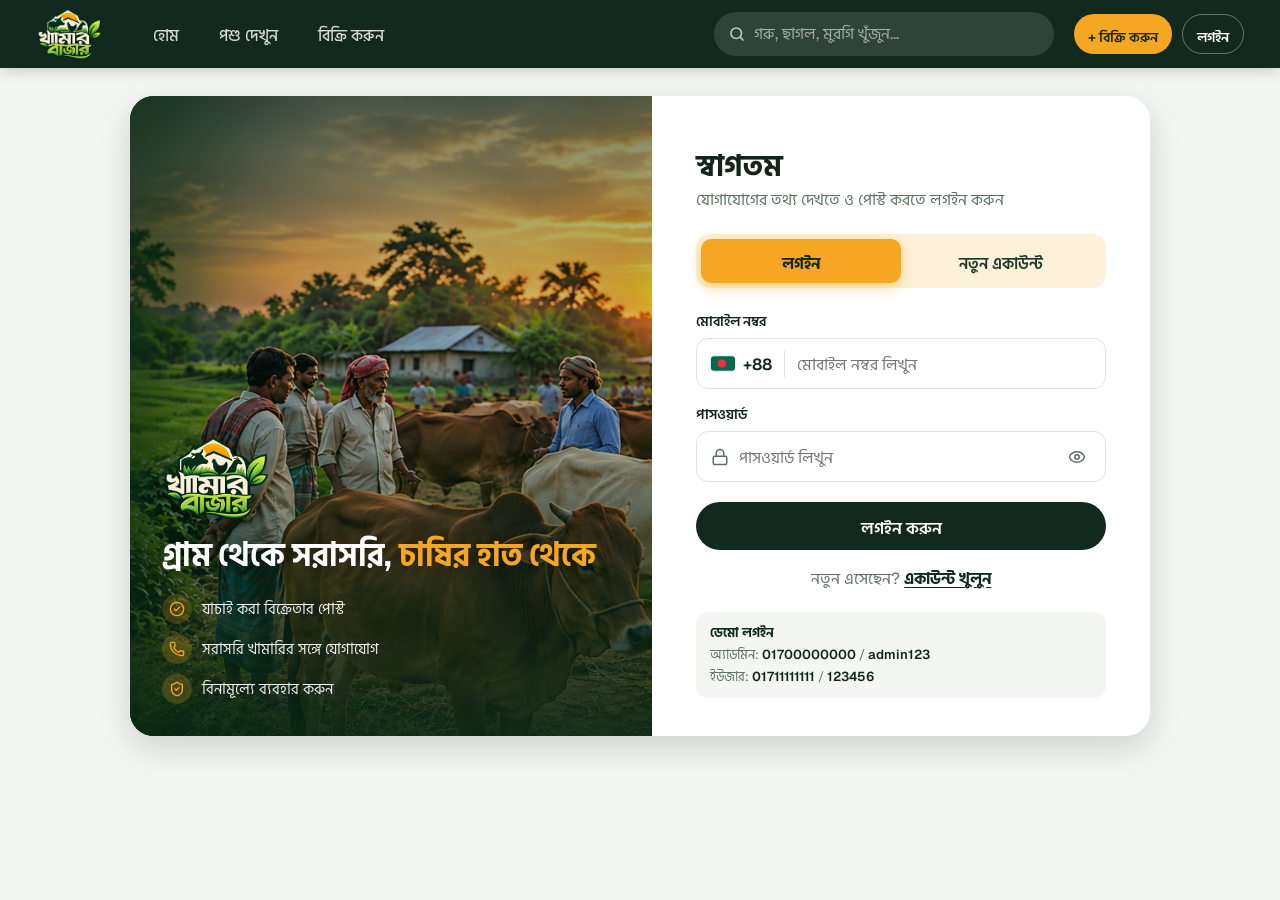
==== admin.html @ 0f97f1aa "Khamari Bazar: frontend (HTML, CSS, JS) Livestock marketplace frontend in Bangla: landing feed with " ====
<!doctype html>
<html lang="bn">
<head>
<meta charset="utf-8">
<meta name="viewport" content="width=device-width,initial-scale=1">
<title>অ্যাডমিন প্যানেল | খামারি বাজার</title>
<meta name="theme-color" content="#12291e">
<meta name="robots" content="noindex">
<link rel="icon" href="logo.png">
<link rel="preconnect" href="https://fonts.googleapis.com"><link rel="preconnect" href="https://fonts.gstatic.com" crossorigin>
<link href="https://fonts.googleapis.com/css2?family=Hind+Siliguri:wght@400;500;600;700&display=swap" rel="stylesheet">
<link href="https://fonts.googleapis.com/css2?family=Geist:wght@400;500;600;700&text=0123456789.,%25%2B:&display=swap" rel="stylesheet">
<link rel="stylesheet" href="css/style.css">
<link rel="stylesheet" href="css/admin.css">
</head>
<body class="adm">
<div id="app"></div>
<div class="modal" id="modal"><div class="box wide" id="mbox"></div></div>
<script src="js/icons.js"></script>
<script src="js/app.js"></script>
<script>
(() => {
  const { CATS, catOf, ic, esc, bn, money, ago, ph, posts, savePosts, users, me, toast, avatar, catPic } = KB;
  const $ = id => document.getElementById(id);
  const app = $('app'), u = me();

  // ---------- access gate ----------
  if (!u) { KB.requireLogin(); return; }
  if (u.role !== 'admin') {
    app.innerHTML = `<div class="wrap" style="padding-top:60px"><div class="empty-a"><i>${ic('lucide:ban')}</i><h3>শুধু অ্যাডমিনের জন্য</h3><p>এই পেজ দেখার অনুমতি আপনার নেই।</p><a class="btn btn-green" href="index.html" style="margin-top:14px">হোমে ফিরুন</a></div></div>`;
    return;
  }

  const saveUsers = l => KB.set('users', l);
  const TITLES = { dash: 'ড্যাশবোর্ড', posts: 'পোস্ট রিভিউ', users: 'ইউজার ম্যানেজমেন্ট', cats: 'ক্যাটাগরি' };
  let view = TITLES[location.hash.slice(1)] ? location.hash.slice(1) : 'dash';
  const ps = { tab: 'pending', q: '', cat: '' };
  const us = { q: '' };

  // ---------- shell ----------
  app.innerHTML = `
  <div class="adm-shell">
    <aside class="adm-side" id="aside">
      <div class="adm-brand"><img src="logo.png" alt="খামারি বাজার"><small>অ্যাডমিন প্যানেল</small></div>
      <nav class="adm-nav" id="anav"></nav>
      <div class="adm-foot">
        <div class="adm-me">${avatar(u)}<div><b>${esc(u.name)}</b><small>অ্যাডমিন</small></div></div>
        <a href="index.html">${ic('lucide:external-link')} সাইট দেখুন</a>
        <button id="alo">${ic('lucide:log-out')} লগআউট</button>
      </div>
    </aside>
    <div class="adm-bg" id="abg"></div>
    <div class="adm-main">
      <header class="adm-top"><button class="adm-menu" id="amenu" aria-label="মেনু">${ic('lucide:menu')}</button><h1 id="atitle"></h1></header>
      <div class="adm-body" id="view"></div>
    </div>
  </div>`;
  const side = on => { $('aside').classList.toggle('open', on); $('abg').classList.toggle('open', on); };
  $('amenu').onclick = () => side(true); $('abg').onclick = () => side(false);
  $('alo').onclick = KB.logout;

  function renderNav() {
    const pend = posts().filter(p => p.status === 'pending').length;
    const items = [['dash', 'lucide:layout-dashboard'], ['posts', 'lucide:newspaper'], ['users', 'lucide:users'], ['cats', 'lucide:tags']];
    $('anav').innerHTML = '<h6>মেনু</h6>' + items.map(([k, i]) =>
      `<button data-v="${k}" class="${k === view ? 'on' : ''}">${ic(i)} ${TITLES[k]}${k === 'posts' && pend ? `<span class="cnt">${bn(pend)}</span>` : ''}</button>`).join('');
  }
  $('anav').onclick = e => { const b = e.target.closest('[data-v]'); if (b) go(b.dataset.v); };
  function go(v) { view = v; location.hash = v; side(false); scrollTo(0, 0); render(); }

  function render() {
    renderNav(); $('atitle').textContent = TITLES[view];
    ({ dash: renderDash, posts: renderPosts, users: renderUsers, cats: renderCats })[view]();
    KB.enhanceSelects($('view'));
  }

  // ---------- shared ----------
  const seller = p => users().find(x => x.id === p.sellerId);
  const stBadge = s => s === 'approved' ? `<span class="badge ok">${ic('lucide:circle-check')} প্রকাশিত</span>` : s === 'pending' ? `<span class="badge wait">${ic('lucide:hourglass')} পেন্ডিং</span>` : `<span class="badge no">${ic('lucide:circle-x')} বাতিল</span>`;
  const setStatus = (id, status, reason = '') => savePosts(posts().map(p => p.id === id ? { ...p, status, reason } : p));

  // ---------- modal ----------
  const mbox = $('mbox');
  const openModal = html => { mbox.innerHTML = html; $('modal').classList.add('open'); KB.enhanceSelects(mbox); };
  const closeModal = () => $('modal').classList.remove('open');
  $('modal').onclick = e => { if (e.target === $('modal') || e.target.closest('[data-close]')) closeModal(); };
  document.addEventListener('keydown', e => { if (e.key === 'Escape') closeModal(); });

  // ---------- dashboard ----------
  function renderDash() {
    const all = posts(), us_ = users();
    const n = s => all.filter(p => p.status === s).length;
    const pend = all.filter(p => p.status === 'pending').sort((a, b) => b.createdAt - a.createdAt);
    const byCat = CATS.map(c => ({ c, n: all.filter(p => p.cat === c.id).length })).sort((a, b) => b.n - a.n).slice(0, 8);
    const mx = Math.max(1, ...byCat.map(x => x.n)), tot = Math.max(1, all.length);
    const kp = (i, v, l, hl = '') => `<div class="ak ${hl}"><i>${ic(i)}</i><div><b>${bn(v)}</b><span>${l}</span></div></div>`;
    $('view').innerHTML = `
      <div class="akpis">
        ${kp('lucide:hourglass', n('pending'), 'রিভিউর অপেক্ষায়', 'hl')}
        ${kp('lucide:circle-check', n('approved'), 'প্রকাশিত পোস্ট')}
        ${kp('lucide:newspaper', all.length, 'মোট পোস্ট')}
        ${kp('lucide:users', us_.length, 'মোট ইউজার')}
        ${kp('lucide:tags', CATS.length, 'ক্যাটাগরি')}
        ${kp('lucide:circle-x', n('rejected'), 'বাতিল পোস্ট')}
      </div>
      <div class="agrid">
        <div class="panel"><h3>${ic('lucide:trending-up')} ক্যাটাগরি অনুযায়ী পোস্ট</h3>
          ${byCat.map(x => `<div class="bar"><span>${ic(x.c.icon)} ${esc(x.c.name)}</span><div class="tr"><div class="fl" style="width:${x.n / mx * 100}%"></div></div><b>${bn(x.n)}</b></div>`).join('')}
        </div>
        <div class="panel"><h3>${ic('lucide:list-checks')} পোস্টের অবস্থা</h3>
          <div class="sbar"><i class="c-ok" style="width:${n('approved') / tot * 100}%"></i><i class="c-wait" style="width:${n('pending') / tot * 100}%"></i><i class="c-no" style="width:${n('rejected') / tot * 100}%"></i></div>
          <div class="leg"><div><i class="c-ok"></i>প্রকাশিত<b>${bn(n('approved'))}</b></div><div><i class="c-wait"></i>পেন্ডিং<b>${bn(n('pending'))}</b></div><div><i class="c-no"></i>বাতিল<b>${bn(n('rejected'))}</b></div></div>
        </div>
      </div>
      <div class="agrid">
        <div class="panel"><div class="panel-h"><h3>${ic('lucide:clock')} পেন্ডিং রিভিউ</h3><button class="btn btn-line btn-sm" data-v="posts">সব দেখুন</button></div>
          ${pend.length ? pend.slice(0, 5).map(p => `<div class="urow" style="grid-template-columns:minmax(0,1fr) auto;padding-left:0;padding-right:0">
            <div class="uwho"><div style="min-width:0"><b>${esc(p.title)}</b><small>${ic(catOf(p.cat).icon)} ${esc(p.breed)} · ${esc(p.district)} · ${ago(p.createdAt)}</small></div></div>
            <div class="acts-row"><button class="ib ok" data-a="ok" data-id="${p.id}" aria-label="অনুমোদন">${ic('lucide:check')}</button><button class="ib" data-a="no" data-id="${p.id}" aria-label="বাতিল">${ic('lucide:x')}</button></div></div>`).join('')
            : `<div class="empty-a" style="box-shadow:none;padding:24px"><i>${ic('lucide:circle-check')}</i>কোনো পেন্ডিং পোস্ট নেই</div>`}
        </div>
        <div class="panel"><div class="panel-h"><h3>${ic('lucide:user-plus')} সর্বশেষ ইউজার</h3><button class="btn btn-line btn-sm" data-v="users">সব দেখুন</button></div>
          ${us_.slice(-5).reverse().map(x => `<div class="urow" style="grid-template-columns:minmax(0,1fr);padding-left:0;padding-right:0"><div class="uwho">${avatar(x)}<div><b>${esc(x.name)}</b><small>${bn(x.phone)}</small></div></div></div>`).join('')}
        </div>
      </div>`;
  }

  // ---------- posts ----------
  function renderPosts() {
    const all = posts(), n = s => s === 'all' ? all.length : all.filter(p => p.status === s).length;
    const tabs = [['pending', 'পেন্ডিং'], ['approved', 'প্রকাশিত'], ['rejected', 'বাতিল'], ['all', 'সব']];
    $('view').innerHTML = `
      <div class="tbar"><div class="ptabs" id="ptabs">${tabs.map(([k, t]) => `<button data-t="${k}" class="${k === ps.tab ? 'on' : ''}">${t}<em>${bn(n(k))}</em></button>`).join('')}</div></div>
      <div class="tbar">
        <div class="sbox">${ic('lucide:search')}<input id="pq" type="search" placeholder="পোস্ট, জাত বা এলাকা খুঁজুন" value="${esc(ps.q)}"></div>
        <select id="pc" aria-label="ক্যাটাগরি"><option value="" data-img="img/category/web/all.webp">সব ক্যাটাগরি</option>${CATS.map(c => `<option value="${c.id}"${c.img ? ` data-img="${esc(c.img)}"` : ''}>${esc(c.name)}</option>`).join('')}</select>
      </div>
      <div id="plist"></div>`;
    $('pc').value = ps.cat;
    $('ptabs').onclick = e => { const b = e.target.closest('[data-t]'); if (b) { ps.tab = b.dataset.t; render(); } };
    $('pq').oninput = e => { ps.q = e.target.value.trim(); drawPosts(); };
    $('pc').onchange = e => { ps.cat = e.target.value; drawPosts(); };
    drawPosts();
  }
  function drawPosts() {
    const list = posts().filter(p => (ps.tab === 'all' || p.status === ps.tab) && (!ps.cat || p.cat === ps.cat) &&
      (!ps.q || [p.title, p.breed, p.district, p.address, seller(p)?.name].join(' ').includes(ps.q))).sort((a, b) => b.createdAt - a.createdAt);
    $('plist').innerHTML = list.length ? list.map(p => {
      const s = seller(p), c = catOf(p.cat);
      return `<div class="prow"><img src="${p.images[0] || ph(c.icon)}" alt="" loading="lazy">
        <div style="min-width:0">${stBadge(p.status)}<h4>${esc(p.title)}</h4>
          <p><span>${ic(c.icon)} ${esc(c.name)} · ${esc(p.breed)}</span><span>${bn(p.count)}টি · মোট ${bn(p.total)} কেজি</span><span><b>${money(p.price)}</b></span></p>
          <p><span>${ic('lucide:map-pin')} ${esc(p.district)}</span><span>${ic('lucide:user')} ${esc(s?.name || '-')} · ${bn(p.phone)}</span><span>${ago(p.createdAt)}</span></p>
          ${p.reason ? `<p class="why">কারণ: ${esc(p.reason)}</p>` : ''}</div>
        <div class="acts-row">
          <a class="ib" href="post.html?id=${p.id}" target="_blank" rel="noopener" aria-label="দেখুন">${ic('lucide:eye')}</a>
          ${p.status !== 'approved' ? `<button class="ib ok" data-a="ok" data-id="${p.id}" aria-label="অনুমোদন">${ic('lucide:check')}</button>` : ''}
          ${p.status !== 'rejected' ? `<button class="ib" data-a="no" data-id="${p.id}" aria-label="বাতিল">${ic('lucide:x')}</button>` : ''}
          <button class="ib" data-a="del" data-id="${p.id}" aria-label="মুছুন">${ic('lucide:trash')}</button></div></div>`;
    }).join('') : `<div class="empty-a"><i>${ic('lucide:inbox')}</i>কোনো পোস্ট পাওয়া যায়নি</div>`;
  }

  // ---------- users ----------
  function renderUsers() {
    $('view').innerHTML = `
      <div class="tbar"><div class="sbox">${ic('lucide:search')}<input id="uq" type="search" placeholder="নাম বা মোবাইল নম্বর খুঁজুন" value="${esc(us.q)}"></div>
        <span class="grow"></span><button class="btn btn-amber" id="uadd">${ic('lucide:user-plus')} নতুন ইউজার</button></div>
      <div class="ulist"><div class="urow hd"><span>ইউজার</span><span>ভূমিকা</span><span>পোস্ট</span><span>অবস্থা</span><span>অ্যাকশন</span></div><div id="ul"></div></div>`;
    $('uq').oninput = e => { us.q = e.target.value.trim(); drawUsers(); };
    $('uadd').onclick = () => userModal();
    drawUsers();
  }
  function drawUsers() {
    const all = posts();
    const list = users().filter(x => !us.q || (x.name + ' ' + x.phone).includes(us.q));
    $('ul').innerHTML = list.length ? list.map(x => {
      const self = x.id === u.id, cnt = all.filter(p => p.sellerId === x.id).length;
      const role = x.role === 'admin' ? '<span class="badge dark">অ্যাডমিন</span>' : '<span class="badge soft">ইউজার</span>';
      const st = x.blocked ? '<span class="badge off">বন্ধ</span>' : '<span class="badge ok">সক্রিয়</span>';
      return `<div class="urow"><div class="uwho">${avatar(x)}<div style="min-width:0"><b>${esc(x.name)}${self ? ' (আপনি)' : ''}</b><small>${bn(x.phone)}</small></div></div>
        <span class="u-role">${role}</span><span class="u-posts">${bn(cnt)}টি</span><span class="u-st">${st}</span>
        <div class="acts-row">
          <button class="ib" data-u="role" data-id="${x.id}" ${self ? 'disabled' : ''} aria-label="ভূমিকা বদলান" title="${x.role === 'admin' ? 'অ্যাডমিন সরান' : 'অ্যাডমিন বানান'}">${ic('lucide:user-cog')}</button>
          <button class="ib" data-u="block" data-id="${x.id}" ${self ? 'disabled' : ''} aria-label="বন্ধ বা চালু" title="${x.blocked ? 'চালু করুন' : 'বন্ধ করুন'}">${ic(x.blocked ? 'lucide:user-check' : 'lucide:user-x')}</button>
          <button class="ib" data-u="del" data-id="${x.id}" ${self ? 'disabled' : ''} aria-label="মুছুন">${ic('lucide:trash')}</button></div>
        <div class="u-meta acts-row">${role}${st}<span class="badge soft">${bn(cnt)}টি পোস্ট</span></div></div>`;
    }).join('') : '<div class="empty-a" style="box-shadow:none">কোনো ইউজার পাওয়া যায়নি</div>';
  }
  function userModal() {
    openModal(`<h3>নতুন ইউজার</h3>
      <div class="field" id="ufn"><label>নাম</label><input id="un" placeholder="ইউজারের নাম লিখুন"><span class="err">নাম লিখুন</span></div>
      <div class="field" id="ufp"><label>মোবাইল নম্বর</label><div class="lg-in"><span class="lg-cc"><svg class="flag-bd" viewBox="0 0 30 18" width="24" height="15" aria-hidden="true"><rect width="30" height="18" rx="2.5" fill="#006a4e"/><circle cx="13.5" cy="9" r="5.4" fill="#f42a41"/></svg><b>+88</b></span><input id="up" inputmode="numeric" maxlength="11" placeholder="মোবাইল নম্বর লিখুন"></div><span class="err">সঠিক 11 ডিজিটের নম্বর দিন</span></div>
      <div class="field" id="ufw"><label>পাসওয়ার্ড</label><input id="uw" type="text" placeholder="পাসওয়ার্ড লিখুন"><span class="err">কমপক্ষে 6 অক্ষর দিন</span></div>
      <div class="field"><label>ভূমিকা</label><select id="ur" aria-label="ভূমিকা"><option value="user">ইউজার</option><option value="admin">অ্যাডমিন</option></select></div>
      <div class="mact"><button class="btn btn-line" data-close>বাতিল</button><button class="btn btn-green" id="usave">যোগ করুন</button></div>`);
    $('usave').onclick = () => {
      ['ufn', 'ufp', 'ufw'].forEach(i => $(i).classList.remove('bad'));
      const name = $('un').value.trim(), phone = $('up').value.trim(), pass = $('uw').value; let ok = true;
      if (name.length < 2) { $('ufn').classList.add('bad'); ok = false; }
      if (!/^01[3-9]\d{8}$/.test(phone)) { $('ufp').classList.add('bad'); ok = false; }
      else if (users().some(x => x.phone === phone)) { $('ufp').classList.add('bad'); $('ufp').querySelector('.err').textContent = 'এই নম্বরে আগেই একাউন্ট আছে'; ok = false; }
      if (pass.length < 6) { $('ufw').classList.add('bad'); ok = false; }
      if (!ok) return;
      saveUsers([...users(), { id: Date.now(), name, phone, pass, role: $('ur').value }]);
      closeModal(); toast('ইউজার যোগ হয়েছে'); render();
    };
  }

  // ---------- categories ----------
  const ICONS_PICK = ['game-icons:chicken','game-icons:cow','game-icons:goat','game-icons:sheep','game-icons:buffalo-head','game-icons:duck','game-icons:goose','game-icons:swan','game-icons:dove','game-icons:rooster','fa6-solid:kiwi-bird','game-icons:ostrich','fa6-solid:fish','game-icons:shrimp','game-icons:rabbit','fa6-solid:horse','game-icons:camel','game-icons:deer','game-icons:pig','game-icons:bee','game-icons:turtle','lucide:wheat','lucide:paw-print'];
  function renderCats() {
    const all = posts();
    $('view').innerHTML = `<div class="tbar"><span class="hint">ক্রম অনুযায়ী প্রথম 10টি হোম পেজের স্লাইডারে দেখা যায়।</span></div>
      <div class="ccards">${CATS.map((c, i) => {
        const cnt = all.filter(p => p.cat === c.id).length, br = c.breeds || [];
        return `<div class="ccard"><div class="ccard-h"><span class="cic">${catPic(c)}</span><div><b>${esc(c.name)}</b><small>${bn(cnt)}টি পোস্ট · ${bn(br.length)}টি জাত</small></div></div>
          <div class="chips2">${br.slice(0, 6).map(b => `<span>${esc(b)}</span>`).join('')}${br.length > 6 ? `<span>+${bn(br.length - 6)}</span>` : ''}</div>
          <div class="acts-row"><button class="ib" data-c="up" data-i="${i}" ${i === 0 ? 'disabled' : ''} aria-label="উপরে">${ic('lucide:arrow-up')}</button>
            <button class="ib" data-c="down" data-i="${i}" ${i === CATS.length - 1 ? 'disabled' : ''} aria-label="নিচে">${ic('lucide:arrow-down')}</button>
            <button class="ib" data-c="edit" data-i="${i}" aria-label="এডিট">${ic('lucide:pencil')}</button>
            <button class="ib" data-c="del" data-i="${i}" aria-label="মুছুন">${ic('lucide:trash')}</button></div></div>`;
      }).join('')}
        <div class="ccard cadd" data-c="add">${ic('lucide:plus')}<span>নতুন ক্যাটাগরি</span></div></div>`;
  }
  function catModal(idx) {
    const c = idx == null ? { name: '', icon: ICONS_PICK[0], breeds: [] } : CATS[idx];
    let icon = c.icon, img = c.img || '';
    openModal(`<h3>${idx == null ? 'নতুন ক্যাটাগরি' : 'ক্যাটাগরি এডিট'}</h3>
      <div class="field" id="cfn"><label>নাম</label><input id="cn" placeholder="ক্যাটাগরির নাম লিখুন" value="${esc(c.name)}"><span class="err">নাম লিখুন</span></div>
      <div class="field"><label>আইকন</label><div class="icopick" id="icp">${ICONS_PICK.map(k => `<button type="button" data-k="${k}" class="${k === icon ? 'on' : ''}">${ic(k)}</button>`).join('')}</div></div>
      <div class="field"><label>ক্যাটাগরির ছবি</label><div class="cimg"><span class="cic" id="cimgp">${img ? `<img class="cpic" src="${esc(img)}" alt="">` : ic(icon)}</span>
        <label class="btn btn-line btn-sm" for="cimg">${ic('lucide:images')} ছবি বাছাই করুন</label><input type="file" id="cimg" accept="image/*" class="hide"></div><span class="hint">ছবি না দিলে উপরের আইকন ব্যবহার হবে।</span></div>
      <div class="field"><label>জাত / প্রকার</label><textarea id="cb" style="min-height:130px" placeholder="প্রতি লাইনে একটি জাতের নাম লিখুন">${esc((c.breeds || []).join('\n'))}</textarea><span class="hint">প্রতি লাইনে বা কমা দিয়ে আলাদা করে লিখুন।</span></div>
      <div class="mact"><button class="btn btn-line" data-close>বাতিল</button><button class="btn btn-green" id="csave">সেভ করুন</button></div>`);
    $('icp').onclick = e => { const b = e.target.closest('[data-k]'); if (!b) return; icon = b.dataset.k; $('icp').querySelectorAll('button').forEach(x => x.classList.toggle('on', x === b)); };
    $('cimg').onchange = async e => { const f = e.target.files[0]; if (!f) return; img = await KB.shrink(f); $('cimgp').innerHTML = `<img class="cpic" src="${img}" alt="">`; };
    $('csave').onclick = () => {
      const name = $('cn').value.trim();
      $('cfn').classList.remove('bad'); if (!name) { $('cfn').classList.add('bad'); return; }
      const breeds = [...new Set($('cb').value.split(/[\n,]/).map(x => x.trim()).filter(Boolean))];
      const list = CATS.map(x => ({ ...x }));
      if (idx == null) list.push({ id: 'c' + Date.now().toString(36), name, icon, breeds, img });
      else {
        const old = list[idx], same = JSON.stringify(old.breeds) === JSON.stringify(breeds);
        list[idx] = { ...old, name, icon, breeds, img };
        if (!same) delete list[idx].groups;
      }
      KB.saveCats(list); closeModal(); toast('ক্যাটাগরি সেভ হয়েছে'); render();
    };
  }

  // ---------- actions (event delegation) ----------
  document.addEventListener('click', e => {
    const v = e.target.closest('[data-v]'); if (v && !v.closest('#anav')) { go(v.dataset.v); return; }
    const a = e.target.closest('[data-a]');
    if (a) {
      const id = +a.dataset.id, act = a.dataset.a;
      if (act === 'ok') { setStatus(id, 'approved'); toast('পোস্ট অনুমোদিত হয়েছে'); render(); }
      else if (act === 'del') { if (confirm('পোস্টটি স্থায়ীভাবে মুছবেন?')) { savePosts(posts().filter(p => p.id !== id)); toast('পোস্ট মুছে ফেলা হয়েছে'); render(); } }
      else if (act === 'no') {
        openModal(`<h3>বাতিলের কারণ</h3><div class="field"><textarea id="rs" style="min-height:96px" placeholder="যেমন: ছবি অস্পষ্ট, তথ্য অসম্পূর্ণ"></textarea></div>
          <div class="mact"><button class="btn btn-line" data-close>ফিরে যান</button><button class="btn btn-green" id="rok">বাতিল করুন</button></div>`);
        $('rok').onclick = () => { setStatus(id, 'rejected', $('rs').value.trim()); closeModal(); toast('পোস্ট বাতিল করা হয়েছে'); render(); };
      }
      return;
    }
    const x = e.target.closest('[data-u]');
    if (x) {
      const id = +x.dataset.id, t = x.dataset.u, list = users();
      if (t === 'role') { saveUsers(list.map(y => y.id === id ? { ...y, role: y.role === 'admin' ? 'user' : 'admin' } : y)); toast('ভূমিকা বদলানো হয়েছে'); }
      else if (t === 'block') { saveUsers(list.map(y => y.id === id ? { ...y, blocked: !y.blocked } : y)); toast('ইউজারের অবস্থা বদলানো হয়েছে'); }
      else if (t === 'del') {
        if (!confirm('ইউজার ও তার সব পোস্ট স্থায়ীভাবে মুছে যাবে। চালিয়ে যাবেন?')) return;
        saveUsers(list.filter(y => y.id !== id)); savePosts(posts().filter(p => p.sellerId !== id)); toast('ইউজার মুছে ফেলা হয়েছে');
      }
      render(); return;
    }
    const c = e.target.closest('[data-c]');
    if (c) {
      const t = c.dataset.c, i = +c.dataset.i;
      if (t === 'add') return catModal();
      if (t === 'edit') return catModal(i);
      const list = CATS.map(y => ({ ...y }));
      if (t === 'up' || t === 'down') { const j = t === 'up' ? i - 1 : i + 1; [list[i], list[j]] = [list[j], list[i]]; KB.saveCats(list); render(); }
      else if (t === 'del') {
        const used = posts().filter(p => p.cat === list[i].id).length;
        if (used) return toast(`এই ক্যাটাগরিতে ${bn(used)}টি পোস্ট আছে, আগে সেগুলো সরান`);
        if (list.length <= 1) return toast('অন্তত একটি ক্যাটাগরি থাকতে হবে');
        if (confirm(`"${list[i].name}" ক্যাটাগরি মুছবেন?`)) { list.splice(i, 1); KB.saveCats(list); toast('ক্যাটাগরি মুছে ফেলা হয়েছে'); render(); }
      }
    }
  });

  KB.hydrate();
  render();
})();
</script>
</body>
</html>
---- css/style.css ----
/* খামারি বাজার - ব্র্যান্ড: গাঢ় সবুজ, সাদা, অ্যাম্বার */
:root{
  --green:#12291e;
  --green-2:#1b3a2a;
  --green-3:#2a5640;
  --amber:#f5a623;
  --amber-d:#dd9112;
  --white:#fff;
  --bg:#f3f6f3;
  --line:#dde5df;
  --text:#14231b;
  --muted:#5f7066;
  --r:14px;
  --shadow:0 2px 10px rgba(18,41,30,.07);
  --shadow-lg:0 12px 32px rgba(18,41,30,.16);
}
*{box-sizing:border-box;margin:0;padding:0}
html{scroll-behavior:smooth;-webkit-text-size-adjust:100%}
body{font-family:'Geist','Hind Siliguri','Noto Sans Bengali',system-ui,sans-serif;background:var(--bg);color:var(--text);line-height:1.6;font-size:16px;padding-bottom:0}
img{max-width:100%;display:block}
a{color:inherit;text-decoration:none}
button,input,select,textarea{font:inherit;color:inherit}
button{cursor:pointer;border:0;background:none}
.wrap{max-width:1240px;margin:0 auto;padding:0 16px}
.hide{display:none!important}

/* ===== Buttons ===== */
.btn{display:inline-flex;align-items:center;justify-content:center;gap:8px;padding:10px 20px;border-radius:999px;font-weight:600;transition:.18s;white-space:nowrap}
.btn-amber{background:var(--amber);color:var(--green)}
.btn-amber:hover{background:var(--amber-d);transform:translateY(-1px)}
.btn-green{background:var(--green);color:#fff}
.btn-green:hover{background:var(--green-3)}
.btn-ghost{border:1.5px solid rgba(255,255,255,.35);color:#fff}
.btn-ghost:hover{background:rgba(255,255,255,.12)}
.btn-line{border:1.5px solid var(--line);background:#fff}
.btn-line:hover{border-color:var(--green-3)}
.btn-danger{background:#fff;border:1.5px solid var(--green);color:var(--green)}
.btn-sm{padding:6px 14px;font-size:14px}
.btn-block{width:100%}

/* ===== Navbar ===== */
.nav{position:sticky;top:0;z-index:50;background:var(--green);color:#fff;box-shadow:0 2px 14px rgba(0,0,0,.2)}
.nav-in{display:flex;align-items:center;gap:20px;height:68px}
.brand{display:flex;align-items:center;gap:10px;flex-shrink:0}
.brand img{width:46px;height:46px;border-radius:50%}
.brand b{font-size:21px;line-height:1.1;font-weight:700}
.brand small{display:block;font-size:11px;letter-spacing:2px;color:var(--amber);font-weight:600}
.nav-links{display:flex;gap:4px;margin-left:12px}
.nav-links a{padding:8px 16px;border-radius:999px;font-weight:500;color:rgba(255,255,255,.82);transition:.15s}
.nav-links a:hover{background:rgba(255,255,255,.1);color:#fff}
.nav-links a.on{background:rgba(245,166,35,.16);color:var(--amber)}
.nav-search{flex:1;max-width:340px;position:relative;margin-left:auto}
.nav-search input{width:100%;padding:9px 16px 9px 40px;border-radius:999px;border:0;background:rgba(255,255,255,.12);color:#fff;outline:0}
.nav-search input::placeholder{color:rgba(255,255,255,.55)}
.nav-search input:focus{background:#fff;color:var(--text)}
.nav-search svg{position:absolute;left:14px;top:50%;transform:translateY(-50%);opacity:.7}
.nav-actions{display:flex;align-items:center;gap:10px}
.user-btn{display:flex;align-items:center;gap:8px;padding:4px 12px 4px 4px;border-radius:999px;background:rgba(255,255,255,.1)}
.avatar{width:34px;height:34px;border-radius:50%;background:var(--amber);color:var(--green);display:grid;place-items:center;font-weight:700}
.menu{position:relative}
.menu-pop{position:absolute;right:0;top:calc(100% + 8px);min-width:200px;background:#fff;color:var(--text);border-radius:var(--r);box-shadow:var(--shadow-lg);padding:6px;display:none}
.menu.open .menu-pop{display:block}
.menu-pop a,.menu-pop button{display:block;width:100%;text-align:left;padding:10px 14px;border-radius:10px}
.menu-pop a:hover,.menu-pop button:hover{background:var(--bg)}
.burger{display:none;width:42px;height:42px;border-radius:50%;color:#fff;place-items:center}

/* mobile bottom tab */
.tabbar{display:none;position:fixed;bottom:0;left:0;right:0;z-index:50;background:#fff;border-top:1px solid var(--line);padding:6px 4px calc(6px + env(safe-area-inset-bottom));justify-content:space-around}
.tabbar a{display:flex;flex-direction:column;align-items:center;gap:1px;font-size:12px;color:var(--muted);flex:1;padding:2px}
.tabbar a.on{color:var(--green);font-weight:700}
.tabbar a.on svg{color:var(--amber-d)}
.tabbar a.plus{flex:0 0 52px;width:52px;height:52px;padding:0;border-radius:50%;background:var(--amber);color:var(--green);display:grid;place-items:center;margin-top:-22px;box-shadow:0 6px 16px rgba(245,166,35,.5)}

/* ===== Hero ===== */
.hero{position:relative;background:radial-gradient(1200px 500px at 85% 0%,var(--green-3) 0%,transparent 60%),linear-gradient(135deg,var(--green) 0%,var(--green-2) 100%);color:#fff;overflow:hidden;isolation:isolate}
.hero-leaf{position:absolute;right:-60px;bottom:-80px;width:520px;opacity:.07;z-index:-1}
.hero-in{display:grid;grid-template-columns:1.15fr .85fr;gap:30px;align-items:center;padding:64px 16px 56px}
.hero h1{font-size:clamp(30px,4.6vw,54px);line-height:1.25;font-weight:700}
.hero h1 span{color:var(--amber)}
.hero p.lead{margin:14px 0 26px;font-size:clamp(15px,1.6vw,18px);color:rgba(255,255,255,.82);max-width:540px}
.hero-search{display:flex;background:#fff;border-radius:999px;padding:6px;max-width:600px;box-shadow:0 10px 30px rgba(0,0,0,.28);border:3px solid rgba(255,255,255,.2)}
.hero-search .f{flex:1;display:flex;align-items:center;gap:8px;padding:0 14px;color:var(--text);min-width:0}
.hero-search input,.hero-search select{border:0;outline:0;background:transparent;width:100%;color:var(--text);min-width:0}
.hero-search select{max-width:150px;border-left:1px solid var(--line);padding-left:12px;cursor:pointer}
.hero-search .f svg{color:var(--muted);flex-shrink:0}
.hero-search .btn{padding:10px 24px}
.chips{display:flex;flex-wrap:wrap;gap:8px;margin-top:18px}
.chip{padding:6px 14px;border-radius:999px;background:rgba(255,255,255,.1);border:1px solid rgba(255,255,255,.18);font-size:14px;transition:.15s}
.chip:hover{background:var(--amber);color:var(--green);border-color:var(--amber)}
.hero-cta{display:flex;gap:12px;margin-top:24px;flex-wrap:wrap}
.hero-stats{display:grid;grid-template-columns:1fr 1fr;gap:14px}
.stat{background:rgba(255,255,255,.08);border:1px solid rgba(255,255,255,.16);backdrop-filter:blur(6px);border-radius:var(--r);padding:18px}
.stat b{display:block;font-size:30px;color:var(--amber);line-height:1.2}
.stat span{font-size:14px;color:rgba(255,255,255,.8)}
.stat.wide{grid-column:span 2;display:flex;align-items:center;gap:14px}
.stat.wide i{font-style:normal;font-size:34px}
.stat.wide span{font-size:15px;color:#fff}

/* ===== Category strip ===== */
.cats{display:flex;gap:10px;overflow-x:auto;padding:18px 16px;scrollbar-width:none}
.cats::-webkit-scrollbar{display:none}
.cat.all{background:var(--amber);color:var(--green);font-weight:700}
.cat.all i{font-style:normal}
.sheet{align-items:center}
.sheet .box{max-width:520px;max-height:86vh;overflow-y:auto}
.sheet-h{display:flex;justify-content:space-between;align-items:center;margin-bottom:14px}
.sheet-h button{width:34px;height:34px;border-radius:50%;background:var(--bg)}
.all-grid{display:grid;grid-template-columns:repeat(4,1fr);gap:10px}
.all-grid .cat{width:auto;box-shadow:none;background:var(--bg)}
.all-grid .cat.on{background:var(--green)}
@media(max-width:860px){.sheet{align-items:flex-end;padding:0}.sheet .box{border-radius:24px 24px 0 0;max-width:none;animation:rise .28s}.all-grid{grid-template-columns:repeat(3,1fr)}}
@keyframes rise{from{transform:translateY(100%)}}
.cat{flex:0 0 auto;display:flex;flex-direction:column;align-items:center;justify-content:center;gap:4px;width:92px;height:92px;padding:8px 4px;white-space:nowrap;border-radius:var(--r);background:#fff;border:1.5px solid transparent;box-shadow:var(--shadow);transition:.15s;font-size:14px;font-weight:500}
.cat i{font-style:normal;font-size:28px;line-height:1}
.cat:hover{transform:translateY(-2px)}
.cat.on{background:var(--green);color:#fff;border-color:var(--amber)}

/* ===== Layout ===== */
.layout{display:grid;grid-template-columns:260px minmax(0,1fr) 280px;gap:20px;align-items:start;padding-bottom:30px}
.side{position:sticky;top:84px;display:flex;flex-direction:column;gap:16px}
.card{background:#fff;border-radius:var(--r);box-shadow:var(--shadow);padding:18px}
.card h3{font-size:17px;margin-bottom:12px}
.field{display:flex;flex-direction:column;gap:5px;margin-bottom:14px}
.field label{font-size:14px;font-weight:600}
.field label em{color:var(--amber-d);font-style:normal}
.input,.field input,.field select,.field textarea{width:100%;padding:11px 14px;border:1.5px solid var(--line);border-radius:12px;background:#fff;outline:0;transition:.15s}
.field textarea{min-height:120px;resize:vertical}
.input:focus,.field input:focus,.field select:focus,.field textarea:focus{border-color:var(--green-3);box-shadow:0 0 0 3px rgba(42,86,64,.15)}
.hint{font-size:13px;color:var(--muted)}
.err{font-size:13px;color:#b3261e;display:none}
.field.bad .err{display:block}.field.bad input,.field.bad select,.field.bad textarea{border-color:#b3261e}

.cta-card{background:linear-gradient(135deg,var(--green),var(--green-3));color:#fff}
.cta-card p{font-size:14px;color:rgba(255,255,255,.82);margin-bottom:14px}
.tips li{list-style:none;padding:8px 0 8px 26px;position:relative;font-size:14px;border-bottom:1px dashed var(--line)}
.tips li:last-child{border:0}
.tips li::before{content:"";position:absolute;left:0;top:14px;width:15px;height:15px;background:var(--amber-d);-webkit-mask:var(--chk) center/contain no-repeat;mask:var(--chk) center/contain no-repeat}

/* ===== Feed post card (social style) ===== */
.feed-head{display:flex;justify-content:space-between;align-items:center;margin-bottom:14px;gap:10px;flex-wrap:wrap}
.feed-head h2{font-size:22px}
.sort{padding:8px 14px;border-radius:999px;border:1.5px solid var(--line);background:#fff}
.post{background:#fff;border-radius:var(--r);box-shadow:var(--shadow);margin-bottom:18px;overflow:hidden;animation:up .35s both}
@keyframes up{from{opacity:0;transform:translateY(10px)}to{opacity:1;transform:none}}
.post-top{display:flex;align-items:center;gap:12px;padding:14px 16px}
.post-top .avatar{width:42px;height:42px;background:var(--green);color:var(--amber)}
.post-top b{display:block;line-height:1.3}
.post-top small{color:var(--muted)}
.badge{margin-left:auto;font-size:12px;padding:3px 10px;border-radius:999px;background:var(--bg);font-weight:600}
.badge.ok{background:var(--green);color:var(--amber)}
.badge.wait{background:var(--amber);color:var(--green)}
.badge.no{background:#fff;border:1.5px solid var(--green);color:var(--green)}
.post-title{padding:0 16px 10px;font-size:19px;font-weight:700;line-height:1.4}
.post-title a:hover{color:var(--green-3)}
.gal{display:grid;gap:3px;background:#000}
.gal img{width:100%;height:100%;object-fit:cover;background:var(--green-2)}
.gal.n1{grid-template-columns:1fr;aspect-ratio:16/10}
.gal.n2{grid-template-columns:1fr 1fr;aspect-ratio:16/9}
.gal.n3{grid-template-columns:2fr 1fr;grid-template-rows:1fr 1fr;aspect-ratio:16/9}
.gal.n3 img:first-child{grid-row:span 2}
.gal>*{min-height:0;min-width:0}
.gal .more img{width:100%;height:100%;object-fit:cover}
.gal .more{position:relative}
.gal .more::after{content:attr(data-more);position:absolute;inset:0;background:rgba(18,41,30,.65);color:#fff;display:grid;place-items:center;font-size:26px;font-weight:700}
.tags{display:flex;flex-wrap:wrap;gap:8px;padding:12px 16px 0}
.tag{font-size:13px;padding:4px 12px;border-radius:999px;background:var(--bg);color:var(--green-2);font-weight:500}
.tag.hl{background:var(--green);color:#fff}
.post-foot{display:flex;align-items:center;justify-content:space-between;gap:12px;padding:14px 16px 16px;flex-wrap:wrap}
.price{font-size:24px;font-weight:700;color:var(--green)}
.price small{font-size:13px;color:var(--muted);font-weight:500}
.lock{display:inline-flex;align-items:center;gap:6px;font-size:13px;color:var(--muted)}
.empty{text-align:center;padding:50px 20px;color:var(--muted)}
.empty i{font-style:normal;font-size:48px;display:block}
.skeleton{height:320px;border-radius:var(--r);background:linear-gradient(90deg,#e9eee9 25%,#f6f9f6 50%,#e9eee9 75%);background-size:200% 100%;animation:sk 1.2s infinite;margin-bottom:18px}
@keyframes sk{to{background-position:-200% 0}}

/* mobile filter */
.mf{display:none}

/* ===== Detail page ===== */
.crumb{padding:16px 0 6px;font-size:14px;color:var(--muted)}
.crumb a:hover{color:var(--green)}
.detail{display:grid;grid-template-columns:minmax(0,1.5fr) minmax(0,1fr);gap:20px;align-items:start;padding-bottom:30px}
.viewer{background:#fff;border-radius:var(--r);overflow:hidden;box-shadow:var(--shadow)}
.viewer .main{aspect-ratio:4/3;background:var(--green-2)}
.viewer .main img{width:100%;height:100%;object-fit:cover}
.thumbs{display:flex;gap:8px;padding:10px;overflow-x:auto}
.thumbs img{width:72px;height:56px;object-fit:cover;border-radius:8px;border:2px solid transparent;cursor:pointer;opacity:.7;flex:0 0 auto}
.thumbs img.on{border-color:var(--amber);opacity:1}
.d-title{font-size:26px;line-height:1.35;margin-bottom:6px}
.d-price{font-size:32px;font-weight:700;color:var(--green);margin:6px 0 12px}
.d-price small{font-size:14px;color:var(--muted);font-weight:500}
.spec{display:grid;grid-template-columns:1fr 1fr;gap:10px;margin:14px 0}
.spec div{background:var(--bg);border-radius:12px;padding:10px 14px}
.spec small{display:block;color:var(--muted);font-size:13px}
.spec b{font-size:17px}
.locked{position:relative;overflow:hidden;border-radius:var(--r);border:1.5px dashed var(--amber-d)}
.locked .blur{filter:blur(7px);user-select:none;pointer-events:none;padding:16px}
.locked .gate{position:absolute;inset:0;background:rgba(255,255,255,.72);display:flex;flex-direction:column;align-items:center;justify-content:center;gap:8px;text-align:center;padding:16px}
.locked .gate b{font-size:17px}
.contact{background:var(--green);color:#fff;border-radius:var(--r);padding:18px}
.contact h3{color:var(--amber);margin-bottom:10px}
.contact .row{display:flex;justify-content:space-between;gap:10px;padding:8px 0;border-bottom:1px solid rgba(255,255,255,.14)}
.contact .row:last-of-type{border:0}
.contact .row span{color:rgba(255,255,255,.7)}
.contact .acts{display:flex;gap:10px;margin-top:14px}
.contact .acts .btn{flex:1}
.desc{white-space:pre-line;color:#2b3d32}
.stack{display:flex;flex-direction:column;gap:16px}

/* ===== Forms / auth / sell ===== */
.page-h{padding:26px 0 8px}
.page-h h1{font-size:28px}
.page-h p{color:var(--muted)}
.form-wrap{max-width:820px;margin:0 auto;padding-bottom:30px}
.sec{margin-bottom:16px}
.sec h3{display:flex;align-items:center;gap:10px;font-size:18px;margin-bottom:14px}
.sec h3 span{width:28px;height:28px;border-radius:50%;background:var(--amber);color:var(--green);display:grid;place-items:center;font-size:14px}
.g2{display:grid;grid-template-columns:1fr 1fr;gap:0 14px}
.g3{display:grid;grid-template-columns:repeat(3,1fr);gap:0 14px}
.pick{display:grid;grid-template-columns:repeat(4,1fr);gap:10px;margin-bottom:6px}
.pick button{padding:12px 4px;border-radius:12px;border:1.5px solid var(--line);background:#fff;display:flex;flex-direction:column;align-items:center;gap:2px;font-weight:600;font-size:14px}
.pick button i{font-style:normal;font-size:26px}
.pick button.on{background:var(--green);color:#fff;border-color:var(--amber)}
.seg{display:flex;background:var(--bg);border-radius:999px;padding:4px;width:fit-content}
.seg button{padding:7px 18px;border-radius:999px;font-weight:600;font-size:14px}
.seg button.on{background:var(--green);color:#fff}
.upl{border:2px dashed var(--line);border-radius:var(--r);padding:26px;text-align:center;cursor:pointer;transition:.15s;background:var(--bg)}
.upl:hover{border-color:var(--green-3)}
.upl i{font-style:normal;font-size:34px;display:block}
.prev{display:grid;grid-template-columns:repeat(auto-fill,minmax(110px,1fr));gap:10px;margin-top:12px}
.prev div{position:relative;aspect-ratio:1;border-radius:12px;overflow:hidden}
.prev img{width:100%;height:100%;object-fit:cover}
.prev button{position:absolute;top:4px;right:4px;width:26px;height:26px;border-radius:50%;background:var(--green);color:#fff;font-size:15px;line-height:1}
.calc{background:var(--bg);border-radius:12px;padding:12px 16px;font-weight:600;display:flex;justify-content:space-between}
.calc b{color:var(--green)}
.auth{max-width:440px;margin:30px auto}
.auth .logo{width:80px;height:80px;border-radius:50%;margin:0 auto 10px}
.tabs{display:flex;background:var(--bg);border-radius:999px;padding:4px;margin:14px 0 20px}
.tabs button{flex:1;padding:9px;border-radius:999px;font-weight:600}
.tabs button.on{background:var(--green);color:#fff}
.demo{font-size:13px;background:var(--bg);padding:10px 14px;border-radius:12px;margin-top:14px;color:var(--muted)}
.success{text-align:center;padding:40px 20px}
.success i{font-style:normal;font-size:56px}
.success h2{margin:10px 0 6px}

/* ===== Admin ===== */
.kpis{display:grid;grid-template-columns:repeat(4,1fr);gap:14px;margin:14px 0 20px}
.kpi{background:#fff;border-radius:var(--r);box-shadow:var(--shadow);padding:16px}
.kpi b{font-size:28px;color:var(--green);display:block;line-height:1.2}
.kpi.amber{background:var(--amber)}
.kpi.amber b{color:var(--green)}
.atabs{display:flex;gap:8px;margin-bottom:16px;overflow-x:auto}
.atabs button{padding:8px 18px;border-radius:999px;background:#fff;border:1.5px solid var(--line);font-weight:600;white-space:nowrap}
.atabs button.on{background:var(--green);color:#fff;border-color:var(--green)}
.arow{display:grid;grid-template-columns:150px minmax(0,1fr) auto;gap:16px;align-items:center;background:#fff;border-radius:var(--r);box-shadow:var(--shadow);padding:12px;margin-bottom:12px}
.arow img{width:150px;height:110px;object-fit:cover;border-radius:10px}
.arow h4{font-size:17px}
.arow p{font-size:14px;color:var(--muted)}
.arow .acts{display:flex;flex-direction:column;gap:8px}

/* ===== Footer ===== */
.foot{background:var(--green);color:rgba(255,255,255,.75);margin-top:20px;padding:34px 0 16px}
.foot-in{display:grid;grid-template-columns:1.4fr 1fr 1fr;gap:26px}
.foot h4{color:var(--amber);margin-bottom:8px}
.foot a{display:block;padding:2px 0}
.foot a:hover{color:#fff}
.foot .copy{border-top:1px solid rgba(255,255,255,.14);margin-top:22px;padding-top:14px;font-size:13px;text-align:center}

/* ===== Toast & modal ===== */
.toast{position:fixed;left:50%;bottom:90px;transform:translate(-50%,20px);background:var(--green);color:#fff;padding:12px 22px;border-radius:999px;box-shadow:var(--shadow-lg);opacity:0;transition:.25s;z-index:99;border:1.5px solid var(--amber);pointer-events:none}
.toast.show{opacity:1;transform:translate(-50%,0)}
.modal{position:fixed;inset:0;background:rgba(18,41,30,.6);z-index:80;display:none;align-items:center;justify-content:center;padding:16px}
.modal.open{display:flex}
.modal .box{background:#fff;border-radius:var(--r);padding:22px;max-width:420px;width:100%}
.drawer{position:fixed;inset:0;z-index:90;display:none}
.drawer.open{display:block}
.drawer .bg{position:absolute;inset:0;background:rgba(10,24,17,.62);backdrop-filter:blur(3px);animation:fade .25s}
@keyframes fade{from{opacity:0}}
.drawer .pan{position:absolute;right:0;top:0;bottom:0;width:86%;max-width:360px;background:var(--bg);display:flex;flex-direction:column;animation:slide .3s cubic-bezier(.2,.8,.2,1);border-radius:24px 0 0 24px;overflow:hidden;box-shadow:-10px 0 40px rgba(0,0,0,.35)}
@keyframes slide{from{transform:translateX(100%)}}
.dr-head{position:relative;background:linear-gradient(145deg,var(--green) 0%,var(--green-3) 130%);color:#fff;padding:22px 20px 26px;overflow:hidden}
.dr-head::before{content:"";position:absolute;right:-50px;top:-50px;width:190px;height:190px;border:1.5px dashed rgba(255,255,255,.3);border-radius:50%}
.dr-head::after{content:"";position:absolute;right:-20px;top:-20px;width:130px;height:130px;border-radius:50%;background:rgba(245,166,35,.14)}
.dr-x{position:absolute;right:14px;top:14px;z-index:2;width:36px;height:36px;border-radius:50%;background:rgba(255,255,255,.14);color:#fff;font-size:16px}
.dr-logo{width:54px;height:54px;border-radius:50%;margin-bottom:16px;position:relative;z-index:1;border:2px solid rgba(255,255,255,.25)}
.dr-user{display:flex;align-items:center;gap:12px;position:relative;z-index:1}
.avatar.big{width:48px;height:48px;font-size:20px;flex:0 0 auto}
.dr-user b,.dr-guest b{display:block;font-size:18px;line-height:1.3}
.dr-user small,.dr-guest small{display:block;color:rgba(255,255,255,.75);font-size:13px}
.dr-guest{position:relative;z-index:1;display:flex;flex-direction:column;gap:4px;align-items:flex-start}
.dr-guest .btn{margin-top:10px}
.dr-body{flex:1;overflow-y:auto;padding:16px 16px 8px;overscroll-behavior:contain}
.dr-body h5{font-size:13px;color:var(--muted);margin:18px 4px 8px;letter-spacing:.5px}
.dr-sell{display:flex;align-items:center;gap:12px;background:var(--amber);color:var(--green);padding:12px 14px;border-radius:16px;box-shadow:0 6px 16px rgba(245,166,35,.35);margin-top:-30px;position:relative}
.dr-sell>span{width:40px;height:40px;border-radius:12px;background:var(--green);display:grid;place-items:center;font-size:16px;color:#fff}
.dr-sell b{display:block;line-height:1.2}.dr-sell small{font-size:12.5px;opacity:.8}
.dr-sell i{margin-left:auto;font-style:normal;font-size:26px;line-height:1}
.dr-cats{display:grid;grid-template-columns:repeat(4,1fr);gap:8px}
.dr-cats a{display:flex;flex-direction:column;align-items:center;gap:2px;background:#fff;border-radius:14px;padding:10px 2px;font-size:13px;font-weight:600;box-shadow:var(--shadow);transition:.15s}
.dr-cats a:active{transform:scale(.95);background:var(--green);color:#fff}
.dr-cats i{font-style:normal;font-size:24px;line-height:1.2}
.dr-nav{background:#fff;border-radius:16px;box-shadow:var(--shadow);overflow:hidden}
.dr-nav a{display:flex;align-items:center;gap:12px;padding:14px 16px;font-weight:500;border-bottom:1px solid var(--bg)}
.dr-nav a:last-child{border:0}
.dr-nav a:active{background:var(--bg)}
.dr-nav i{font-style:normal;width:34px;height:34px;border-radius:10px;background:var(--bg);display:grid;place-items:center;font-size:17px}
.dr-nav em{margin-left:auto;font-style:normal;color:var(--muted);font-size:20px}
.dr-out{margin:8px 16px calc(16px + env(safe-area-inset-bottom));padding:12px;border-radius:14px;border:1.5px solid var(--green);color:var(--green);font-weight:600;background:#fff}

/* ===== Responsive ===== */
@media(max-width:1100px){
  .layout{grid-template-columns:240px minmax(0,1fr)}
  .side.right{display:none}
  .nav-search{max-width:240px}
}
@media(max-width:860px){
  body{padding-bottom:78px}
  .nav-in{height:60px;gap:10px}
  .brand img{width:40px;height:40px}.brand b{font-size:18px}
  .nav-links,.nav-search,.nav-actions .btn,.user-btn span{display:none}
  .nav-actions{margin-left:auto}
  .burger{display:grid}
  .tabbar{display:flex}
    .hero-in{grid-template-columns:1fr;padding:56px 24px 52px;gap:22px}
  .hero-stats{grid-template-columns:repeat(3,1fr);gap:8px}
  .stat{padding:12px 8px;text-align:center}.stat b{font-size:22px}.stat span{font-size:12px}
  .stat.wide{display:none}
  .hero-search{border-radius:18px;flex-wrap:wrap;padding:8px}
  .hero-search .f{padding:8px 10px;flex:1 1 100%}
  .hero-search select{max-width:none;border-left:0;padding-left:0}
  .hero-search .btn{flex:1 1 100%}
  .hero-cta .btn{flex:1}
  .layout{grid-template-columns:1fr}
  .side.left{display:none}
  .mf{display:flex;gap:8px;margin-bottom:12px}
  .mf select{flex:1;padding:10px 12px;border-radius:12px;border:1.5px solid var(--line);background:#fff;min-width:0}
  .detail{grid-template-columns:1fr}
  .g2,.g3{grid-template-columns:1fr}
  .pick{grid-template-columns:repeat(4,1fr);gap:6px}
  .kpis{grid-template-columns:1fr 1fr}
  .arow{grid-template-columns:100px minmax(0,1fr)}
  .arow img{width:100px;height:80px}
  .arow .acts{grid-column:1/-1;flex-direction:row}
  .arow .acts .btn{flex:1}
  .foot-in{grid-template-columns:1fr}
  .foot{display:none}
  .toast{bottom:96px}
}
@media(prefers-reduced-motion:reduce){*{animation:none!important;transition:none!important}}

/* ===== Custom dropdown ===== */
.dd{position:relative;width:100%;min-width:0}
.dd-native{position:absolute!important;width:1px!important;height:1px!important;opacity:0!important;pointer-events:none!important;padding:0!important;border:0!important}
.dd-btn{width:100%;display:flex;align-items:center;justify-content:space-between;gap:10px;padding:11px 14px;border:1.5px solid var(--line);border-radius:12px;background:#fff;text-align:left;transition:.15s;min-height:46px;color:var(--text)}
.dd-btn .dd-val{overflow:hidden;text-overflow:ellipsis;white-space:nowrap}
.dd-btn.ph .dd-val{color:var(--muted)}
.dd-btn svg{flex:0 0 auto;color:var(--muted);transition:transform .2s}
.dd.open .dd-btn,.dd-btn:focus-visible{border-color:var(--green-3);box-shadow:0 0 0 3px rgba(42,86,64,.15);outline:0}
.dd.open .dd-btn svg{transform:rotate(180deg);color:var(--green)}
.dd-btn.sort{border-radius:999px;padding:8px 16px;min-height:0;width:auto}
.dd-panel{position:absolute;left:0;top:calc(100% + 6px);min-width:100%;width:max-content;max-width:min(92vw,340px);background:#fff;color:var(--text);border-radius:14px;box-shadow:var(--shadow-lg);border:1px solid var(--line);z-index:60;display:none;overflow:hidden;transform-origin:top}
.dd.open .dd-panel{display:block;animation:ddin .15s ease-out}
@keyframes ddin{from{opacity:0;transform:translateY(-6px) scale(.98)}}
.dd-grab,.dd-bg{display:none}
.dd-search{padding:8px 8px 4px}
.dd-search input{width:100%;padding:9px 12px;border:1.5px solid var(--line);border-radius:10px;outline:0;background:var(--bg)}
.dd-search input:focus{border-color:var(--green-3);background:#fff}
.dd-list{list-style:none;max-height:260px;overflow-y:auto;padding:6px;overscroll-behavior:contain}
.dd-opt{padding:10px 12px;border-radius:10px;cursor:pointer;display:flex;align-items:center;justify-content:space-between;gap:10px}
.dd-opt.ph{color:var(--muted)}
.dd-opt.act{background:var(--bg)}
.dd-opt.on{background:var(--green);color:#fff;font-weight:600}
.dd-opt.on::after{content:"";width:16px;height:16px;background:var(--amber);-webkit-mask:var(--chk) center/contain no-repeat;mask:var(--chk) center/contain no-repeat}
.dd-none{padding:14px;text-align:center;color:var(--muted)}
/* hero */
.hero{overflow:visible;position:relative;z-index:5}
.hero-search .f.sel{flex:0 0 190px;padding:0 6px;border-left:1px solid var(--line)}
.hero-search .dd-btn{border:0;background:transparent;box-shadow:none!important;padding:10px;min-height:0;border-radius:999px}
.hero-search .dd-btn:hover{background:var(--bg)}
.hero-search .dd-panel{left:auto;right:0;min-width:240px}
.mf .dd{flex:1;min-width:0}
.mf .dd-btn{min-height:44px}
/* scrollbar + number spinners */
.dd-list,.drawer .dr-body,.sheet .box{scrollbar-width:thin;scrollbar-color:var(--green-3) transparent}
.dd-list::-webkit-scrollbar{width:6px}.dd-list::-webkit-scrollbar-thumb{background:var(--green-3);border-radius:6px}
input[type=number]{-moz-appearance:textfield;appearance:textfield}
input[type=number]::-webkit-inner-spin-button,input[type=number]::-webkit-outer-spin-button{-webkit-appearance:none;margin:0}
@media(max-width:860px){
  .hero-search .f.sel{flex:1 1 100%;border-left:0;border-top:1px solid var(--line);padding:4px 2px}
  .hero-search .dd-btn{padding:10px 8px}
  .dd.open .dd-bg{display:block;position:fixed;inset:0;background:rgba(10,24,17,.55);z-index:95;animation:fade .2s}
  .dd-panel,.hero-search .dd-panel{position:fixed;left:0;right:0;top:auto;bottom:0;width:auto;max-width:none;min-width:0;border-radius:22px 22px 0 0;z-index:96;border:0;padding-bottom:env(safe-area-inset-bottom)}
  .dd.open .dd-panel{animation:rise .26s cubic-bezier(.2,.8,.2,1)}
  .dd-grab{display:block;width:42px;height:4px;border-radius:4px;background:var(--line);margin:10px auto 2px}
  .dd-list{max-height:55vh}
  .dd-opt{padding:13px 14px}
}

/* ===== Category slider (Swiper) ===== */
.cats-sw{position:relative;padding:14px 0 6px}
.cats-sw .swiper{padding:6px 4px 8px}
.cats-sw .swiper-slide{width:88px;height:auto}
.cats-sw .cat{width:100%;height:auto;background:none;box-shadow:none;border:0;padding:0;gap:8px;white-space:normal;font-size:14px;font-weight:600;color:var(--text);border-radius:0}
.cats-sw .cat i{width:70px;height:70px;border-radius:50%;background:#fff;box-shadow:var(--shadow);display:grid;place-items:center;font-size:32px;border:2px solid transparent;transition:.2s}
.cats-sw .cat:hover{transform:none}
.cats-sw .cat:hover i{transform:translateY(-3px);border-color:var(--amber)}
.cats-sw .cat.on{background:none;color:var(--green)}
.cats-sw .cat.on i{background:var(--green);border-color:var(--amber);box-shadow:0 0 0 3px rgba(245,166,35,.28)}
.cats-sw .cat.all i{background:var(--amber);font-size:28px;font-style:normal;color:var(--green)}
.cats-sw .cat.all{background:none;color:var(--text)}
.cats-sw .cat-nav{position:absolute;top:44px;z-index:5;width:36px;height:36px;border-radius:50%;background:#fff;box-shadow:var(--shadow-lg);display:grid;place-items:center;font-size:20px;line-height:1;color:var(--green)}
.cats-sw .cat-prev{left:-8px}.cats-sw .cat-next{right:-8px}
.cats-sw .cat-nav.swiper-button-disabled{display:none}
@media(max-width:860px){.cats-sw .cat-nav{display:none}.cats-sw .swiper-slide{width:80px}.cats-sw .cat i{width:64px;height:64px;font-size:29px}}

.bchips{display:flex;flex-direction:column;gap:6px;margin-top:8px}
.bchips .bg{display:flex;flex-wrap:wrap;align-items:center;gap:6px}
.bchips small{color:var(--muted);font-size:12.5px;min-width:86px}
.bchip{padding:4px 12px;border-radius:999px;background:var(--bg);border:1.5px solid var(--line);font-size:13.5px;font-weight:500;transition:.15s}
.bchip:hover{border-color:var(--green-3)}
.bchip:active{background:var(--green);color:#fff}

/* new logo (transparent PNG, no circle) */
.brand img{width:auto;height:52px;border-radius:0;object-fit:contain}
.dr-logo{width:auto;height:64px;border-radius:0;border:0;object-fit:contain}
.auth .logo{width:auto;height:96px;border-radius:0}
@media(max-width:860px){.brand img{height:44px}}

/* hero image: desktop = as designed (text sits on the dark left), mobile = same image under a dark overlay */
.hero{background:#0b3a1a url(../hero.png) right center/cover no-repeat;min-height:clamp(380px,36vw,560px);display:flex;align-items:center}
.hero-in{width:100%;padding-top:72px;padding-bottom:72px}
.hero h1,.hero p.lead{text-shadow:0 2px 14px rgba(0,0,0,.35)}
@media(max-width:860px){
  .hero{background:linear-gradient(rgba(10,40,22,.74),rgba(10,40,22,.80)),#0b3a1a url(../hero.png) 72% center/cover no-repeat;min-height:0}
}

/* mobile fixes */
.brand-name{display:none;font-size:20px;font-weight:700;line-height:1;padding-top:4px;color:#fff}
.btn{padding:12px 20px 8px;line-height:1.3}
.btn-sm{padding:9px 14px 5px}
.tabs button,.seg button,.atabs button,.atabs button,.pick button{padding-top:calc(var(--pt,0px) + 0px)}
.dr-brand{display:flex;align-items:center;gap:12px;margin-bottom:16px;position:relative;z-index:1;padding-right:44px}
.dr-brand .dr-logo{margin:0;height:56px}
.dr-brand b{font-size:21px;line-height:1;padding-top:4px}
.dr-sell{margin-top:14px!important}
.dr-sell b{padding-top:3px}
.dr-copy{text-align:center;font-size:12.5px;color:var(--muted);padding:6px 16px calc(14px + env(safe-area-inset-bottom))}
@media(max-width:860px){.brand-name{display:block}.brand{gap:8px}}

/* sticky navbar: #nav wrapper must not clip the sticky header */
#nav{display:contents}

/* ===== Filter panel ===== */
.fp{padding:0;overflow:visible;border:1px solid var(--line)}
.fp-head{display:flex;align-items:center;gap:8px;padding:16px 18px 12px}
.fp-head h3{margin:0;display:flex;align-items:center;gap:8px;font-size:18px;flex:1}
.fp-ic{width:30px;height:30px;border-radius:10px;background:var(--green);color:var(--amber);display:grid;place-items:center;font-size:15px}
.fp-head em{font-style:normal;background:var(--amber);color:var(--green);font-size:12px;font-weight:700;min-width:22px;height:22px;border-radius:11px;display:grid;place-items:center;padding:3px 6px 0}
.fp-clear{font-size:13.5px;color:var(--green-3);font-weight:600;padding:4px 10px 0;border-radius:999px;background:var(--bg)}
.fp-clear:hover{background:var(--green);color:#fff}
.fp-x{display:none;width:34px;height:34px;border-radius:50%;background:var(--bg)}
.fp-res{margin:0 14px 10px;padding:12px 16px 8px;border-radius:14px;background:linear-gradient(135deg,var(--green),var(--green-3));color:#fff;display:flex;align-items:baseline;gap:8px}
.fp-res b{font-size:30px;line-height:1;color:var(--amber)}
.fp-res span{font-size:14px;opacity:.9}
.fp-active{display:flex;flex-wrap:wrap;gap:6px;padding:0 14px}
.fp-active:not(:empty){padding-bottom:6px}
.achip{display:inline-flex;align-items:center;gap:6px;padding:5px 6px 2px 12px;border-radius:999px;background:var(--bg);border:1.5px solid var(--line);font-size:13px;font-weight:600}
.achip button{width:20px;height:20px;border-radius:50%;background:var(--green);color:#fff;font-size:11px;line-height:1;display:grid;place-items:center;margin-top:-2px}
.fp-sec{padding:12px 18px;border-top:1px solid var(--bg)}
.fp-sec h4{font-size:13px;color:var(--muted);font-weight:600;margin-bottom:8px;letter-spacing:.3px}
.segw{display:grid;grid-template-columns:repeat(3,1fr);gap:4px;background:var(--bg);border-radius:12px;padding:4px}
.segw button{padding:8px 4px 5px;border-radius:9px;font-size:13.5px;font-weight:600;transition:.15s}
.segw button.on{background:var(--green);color:#fff;box-shadow:0 2px 8px rgba(18,41,30,.25)}
.fp-price{display:flex;align-items:center;gap:8px}
.fp-price label{flex:1;display:flex;align-items:center;gap:6px;border:1.5px solid var(--line);border-radius:12px;padding:0 10px;background:#fff;min-width:0;transition:.15s}
.fp-price label:focus-within{border-color:var(--green-3);box-shadow:0 0 0 3px rgba(42,86,64,.15)}
.fp-price i{font-style:normal;color:var(--muted);font-weight:600}
.fp-price input{border:0;outline:0;width:100%;padding:11px 0 9px;min-width:0;background:transparent}
.fp-price span{color:var(--muted)}
.qchips{display:flex;flex-wrap:wrap;gap:6px;margin-top:10px}
.qchips button{padding:5px 12px 2px;border-radius:999px;border:1.5px solid var(--line);font-size:13px;font-weight:600;background:#fff;transition:.15s}
.qchips button:hover{border-color:var(--green-3)}
.qchips button.on{background:var(--green);color:#fff;border-color:var(--green)}
.fp-apply{display:none;margin:6px 14px 14px;width:calc(100% - 28px)}
.fp-safe{margin-top:0}
.mf-btn{display:none}
.fbg{display:none}
@media(min-height:820px) and (min-width:861px){.side.left{top:84px}}
@media(max-width:1100px) and (min-width:861px){.fp-head h3{font-size:16px}}
@media(max-width:860px){
  .layout{display:block}
  .side.left{display:flex!important;position:fixed;left:0;right:0;bottom:0;top:auto;max-height:90vh;overflow-y:auto;overscroll-behavior:contain;background:var(--bg);border-radius:24px 24px 0 0;padding:10px 10px 0;gap:0;z-index:97;transform:translateY(105%);visibility:hidden;transition:transform .3s cubic-bezier(.2,.8,.2,1),visibility .3s;box-shadow:0 -10px 40px rgba(0,0,0,.3)}
  .side.left.open{transform:none;visibility:visible}
  .side.left::before{content:"";display:block;width:42px;height:4px;border-radius:4px;background:var(--line);margin:0 auto 10px;flex:0 0 auto}
  .side.left .fp-safe{display:none}
  .fp-x{display:grid}
  .fp-apply{display:block;position:sticky;bottom:0;margin:0;width:100%;border-radius:14px;padding:14px 20px 10px;box-shadow:0 -8px 20px var(--bg)}
  .fp{box-shadow:none;border:0}
  .fbg.open{display:block;position:fixed;inset:0;background:rgba(10,24,17,.58);backdrop-filter:blur(2px);z-index:96;animation:fade .2s}
  .mf-btn{display:flex;align-items:center;justify-content:space-between;width:100%;position:sticky;top:60px;z-index:20;margin-bottom:14px;padding:12px 18px 8px;background:#fff;border-radius:14px;box-shadow:var(--shadow-lg);border:1.5px solid var(--line);font-weight:600}
  .mf-btn em{font-style:normal;background:var(--amber);color:var(--green);font-size:12px;font-weight:700;padding:2px 8px 0;border-radius:999px;margin-left:6px}
  .mf-btn b{color:var(--green-3);font-weight:600;font-size:14px}
  .mf-btn i{font-style:normal;color:var(--green);font-weight:700}
}

/* ===== Icon system (inline SVG) ===== */
:root{--chk:url("data:image/svg+xml,%3Csvg xmlns='http://www.w3.org/2000/svg' viewBox='0 0 24 24' fill='none' stroke='black' stroke-width='3' stroke-linecap='round' stroke-linejoin='round'%3E%3Cpath d='M20 6 9 17l-5-5'/%3E%3C/svg%3E")}
.ic{width:1em;height:1em;vertical-align:-.14em;flex:0 0 auto}
[data-ic],i:has(>.ic){display:inline-flex;align-items:center;justify-content:center;font-style:normal}
.h-ic{color:var(--green-3);margin-right:2px}
.cats-sw .cat i{color:var(--green)}
.cats-sw .cat.on i{color:var(--amber)}
.cats-sw .cat.all i{color:var(--green)}
.all-grid .cat i{font-size:28px;color:var(--green)}
.all-grid .cat.on i{color:var(--amber)}
.pick button i{color:var(--green)}
.pick button.on i{color:var(--amber)}
.dr-cats i{color:var(--green)}
.dr-cats a:active i{color:var(--amber)}
.dr-nav i{color:var(--green)}
.dr-sell>span{color:var(--amber)}
.dr-sell i{font-size:22px}
.dr-nav em{display:inline-flex}
.empty i,.success i{color:var(--green-3);display:block;margin-bottom:6px}
.upl i{color:var(--green-3);font-size:36px;display:flex}
.cat-nav i{display:grid;font-size:20px}
.fp-ic{font-size:16px}
.fp-x,.dr-x,.sheet-h button{display:grid;place-items:center}
.fp-x{display:none}
.achip button{font-size:12px}
.badge .ic,.tag .ic,.lock .ic{margin-right:2px}
.post-top small .ic{vertical-align:-.12em}
.crumb{display:flex;align-items:center;gap:6px}
.btn .ic{font-size:1.1em;margin-right:2px}
.btn-sm .ic{font-size:1em}
.spec b .ic{color:var(--muted);margin-right:2px}
/* locked box: never clip the gate */
.locked{min-height:210px}
.locked .blur{min-height:210px;padding:18px}
.locked .gate{padding:20px 16px}
.contact h3 .ic{vertical-align:-.15em}
@media(max-width:860px){.fp-x{display:grid}}

/* ===== Login (split layout) ===== */
.lg-wrap{padding-top:28px;padding-bottom:36px}
.lg-card{display:grid;grid-template-columns:1.05fr 1fr;min-height:640px;background:#fff;border-radius:24px;overflow:hidden;box-shadow:var(--shadow-lg);max-width:1020px;margin:0 auto}
.lg-side{position:relative;background:#0b3a1a url(../hero.png) 82% center/cover no-repeat;display:flex;align-items:flex-end}
.lg-side::before{content:"";position:absolute;inset:0;background:linear-gradient(180deg,rgba(10,40,22,.55) 0%,rgba(10,40,22,.15) 35%,rgba(10,40,22,.92) 100%)}
.lg-over{position:relative;z-index:1;padding:32px;color:#fff;width:100%}
.lg-logo{height:84px;width:auto;margin-bottom:14px;filter:drop-shadow(0 4px 14px rgba(0,0,0,.35))}
.lg-over h2{font-size:clamp(24px,2.6vw,32px);line-height:1.3;font-weight:700;text-shadow:0 2px 14px rgba(0,0,0,.4)}
.lg-over h2 span{color:var(--amber)}
.lg-points{list-style:none;margin-top:18px;display:flex;flex-direction:column;gap:10px}
.lg-points li{display:flex;align-items:center;gap:10px;font-size:15px;color:rgba(255,255,255,.92)}
.lg-points i{width:30px;height:30px;border-radius:50%;background:rgba(245,166,35,.2);color:var(--amber);display:grid;place-items:center;font-size:16px;flex:0 0 auto}
.lg-main{padding:44px 44px 32px;display:flex;flex-direction:column;justify-content:center}
.lg-head h1{font-size:30px;line-height:1.3}
.lg-head p{color:var(--muted);margin:2px 0 22px}
.lg-tabs{position:relative;display:grid;grid-template-columns:1fr 1fr;background:var(--bg);border-radius:14px;padding:5px;margin-bottom:22px}
.lg-tabs::before{content:"";position:absolute;top:5px;bottom:5px;left:5px;width:calc(50% - 5px);background:var(--green);border-radius:10px;transition:transform .28s cubic-bezier(.2,.8,.2,1);box-shadow:0 4px 12px rgba(18,41,30,.28)}
.lg-tabs[data-m=up]::before{transform:translateX(100%)}
.lg-tabs button{position:relative;z-index:1;display:flex;align-items:center;justify-content:center;height:44px;padding:6px 0 0;font-weight:600;color:var(--muted);transition:color .2s;line-height:1}
.lg-tabs button.on{color:#fff}
.lg-in{display:flex;align-items:center;gap:10px;border:1.5px solid var(--line);border-radius:12px;padding:0 14px;background:#fff;transition:.15s}
.lg-in:focus-within{border-color:var(--green-3);box-shadow:0 0 0 3px rgba(42,86,64,.15)}
.lg-in>i{color:var(--muted);font-size:18px;display:flex}
.lg-in:focus-within>i{color:var(--green)}
.field .lg-in input{border:0;box-shadow:none;padding:13px 0 11px;background:transparent;border-radius:0}
.field .lg-in input:focus{box-shadow:none}
.field.bad .lg-in{border-color:#b3261e}
.lg-eye{display:grid;place-items:center;width:34px;height:34px;border-radius:50%;color:var(--muted);font-size:18px}
.lg-eye:hover{background:var(--bg);color:var(--green)}
.lg-submit{padding:15px 20px 11px;font-size:17px;margin-top:6px}
.lg-switch{text-align:center;margin-top:16px;color:var(--muted)}
.lg-switch button{color:var(--green);font-weight:700;text-decoration:underline;text-underline-offset:3px;padding:0}
.lg-main .demo{margin-top:20px;font-size:13px;line-height:1.7}
.lg-main .demo b{color:var(--green)}
.lg-main .demo span{font-weight:600;color:var(--text)}
@media(max-width:860px){
  .lg-wrap{padding:0 0 24px}
  .lg-card{grid-template-columns:1fr;border-radius:0 0 24px 24px;box-shadow:none;min-height:0}
  .lg-side{min-height:200px;background-position:78% center}
  .lg-over{padding:22px 24px}
  .lg-logo{height:60px;margin-bottom:8px}
  .lg-over h2{font-size:21px}
  .lg-points{display:none}
  .lg-main{padding:26px 22px 24px}
  .lg-head h1{font-size:26px}
}

/* mobile filter sheet: footer never cut, respects safe area + dynamic viewport */
.fp-foot{display:none}
@media(max-width:860px){
  .side.left{max-height:88vh;max-height:88dvh;padding:10px 10px 0}
  .fp{overflow:visible;border-radius:18px 18px 0 0}
  .fp-foot{display:block;position:sticky;bottom:0;z-index:3;background:#fff;padding:12px 14px calc(14px + env(safe-area-inset-bottom));border-top:1px solid var(--bg)}
  .fp-apply{position:static;display:block;margin:0;width:100%;box-shadow:none}
}

/* compact mobile filter bar (not sticky, no shadow) + Bangla text vertical centring in tabs/chips */
@media(max-width:860px){
  .mf-btn{position:static;box-shadow:none;margin-bottom:12px;padding:10px 14px 7px;border-radius:12px;font-size:15px}
}
.seg button{padding:10px 18px 6px}
.tabs button{padding:11px 0 7px}
.pick button{padding:15px 4px 9px}
.badge{padding:5px 10px 2px}
.tag{padding:6px 12px 3px}
.chip{padding:8px 14px 5px}

/* upload box: label is inline by default, which broke the dashed border */
.upl{display:flex;flex-direction:column;align-items:center;justify-content:center;gap:4px;width:100%;padding:28px 18px 24px}
.upl i{display:flex;justify-content:center;width:auto;margin-bottom:4px;font-size:40px}
.upl b{display:block;font-size:17px;line-height:1.4}
.upl .hint{max-width:420px;line-height:1.5}
.upl:hover{background:#fff}

/* breed chips: group title on its own line, chips wrap neatly below */
.bchips{display:flex;flex-direction:column;gap:12px;margin-top:10px}
.bchips .bg{display:flex;flex-wrap:wrap;align-items:center;gap:8px}
.bchips .bg small{flex:0 0 100%;min-width:0;font-size:12.5px;font-weight:600;color:var(--muted);margin-bottom:0}
.bchip{padding:7px 14px 4px;font-size:14px}
.bchip.on{background:var(--green);color:#fff;border-color:var(--green)}

/* navbar links: Bangla glyphs sit high in the line box, so push the text down to centre it */
.nav-links a{display:flex;align-items:center;height:42px;padding:4px 18px 0;line-height:1}
.nav-links{align-items:center}
.nav-actions .btn{height:40px;padding-top:6px;padding-bottom:0;line-height:1}
.user-btn>span:last-child{padding-top:4px}

/* login tabs in the primary (amber) colour + Bangladesh flag / +88 prefix */
.lg-tabs{background:#fdf1d9}
.lg-tabs::before{background:var(--amber);box-shadow:0 4px 14px rgba(245,166,35,.45)}
.lg-tabs button{color:var(--green-2)}
.lg-tabs button.on{color:var(--green);font-weight:700}
.lg-cc{display:flex;align-items:center;gap:8px;padding-right:12px;margin-right:2px;border-right:1.5px solid var(--line);height:26px;font-weight:600;color:var(--text);flex:0 0 auto}
.lg-cc b{font-family:'Geist','Hind Siliguri',sans-serif;font-weight:600;padding-top:2px}
.flag-bd{border-radius:3px;box-shadow:0 0 0 1px rgba(0,0,0,.08)}
.lg-in:focus-within .lg-cc{border-color:var(--green-3)}

/* ===== Post card v2 (social) ===== */
.pc{background:#fff;border-radius:18px;box-shadow:var(--shadow);margin-bottom:18px;overflow:hidden;animation:up .35s both}
.pc-h{display:flex;align-items:center;gap:12px;padding:14px 16px 8px}
.pc-h .avatar{width:44px;height:44px;background:var(--green);color:var(--amber);flex:0 0 auto}
.pc-who{flex:1;min-width:0}
.pc-who b{display:flex;align-items:center;gap:5px;line-height:1.3}
.vf{color:var(--green-3);font-size:16px;margin-top:-2px}
.pc-who small{color:var(--muted);display:flex;align-items:center;gap:4px;flex-wrap:wrap;font-size:13px}
.pc-cat{display:inline-flex;align-items:center;gap:6px;padding:6px 12px 3px;border-radius:999px;background:var(--green);color:#fff;font-size:13px;font-weight:600;white-space:nowrap}
.pc-cat .ic{color:var(--amber);font-size:16px}
.pc-more{position:relative}
.pc-mb{width:36px;height:36px;border-radius:50%;display:grid;place-items:center;font-size:20px;color:var(--muted);transition:.15s}
.pc-mb:hover{background:var(--bg);color:var(--green)}
.soc-menu{position:absolute;right:0;top:calc(100% + 4px);min-width:210px;background:#fff;border-radius:14px;box-shadow:var(--shadow-lg);border:1px solid var(--line);padding:6px;display:none;z-index:15}
.pc-more.open .soc-menu{display:block}
.soc-menu button{display:flex;align-items:center;gap:10px;width:100%;padding:11px 12px 8px;border-radius:10px;text-align:left}
.soc-menu button:hover{background:var(--bg)}
.soc-menu em{font-style:normal}
.soc-menu .ic{font-size:18px;color:var(--green-3)}
.pc-t{padding:2px 16px 4px;font-size:20px;line-height:1.45}
.pc-t a:hover{color:var(--green-3)}
.pc-d{padding:0 16px 12px;color:#3a4d42;display:-webkit-box;-webkit-line-clamp:2;-webkit-box-orient:vertical;overflow:hidden}
.pc-media{position:relative;display:grid}
.pc-price{position:absolute;left:12px;bottom:12px;background:rgba(18,41,30,.9);color:#fff;padding:8px 14px 5px;border-radius:12px;font-weight:700;font-size:20px;backdrop-filter:blur(4px);line-height:1.3}
.pc-price small{font-size:12.5px;color:var(--amber);font-weight:600}
.pc-imgs{position:absolute;right:12px;top:12px;background:rgba(18,41,30,.78);color:#fff;border-radius:999px;padding:5px 12px 2px;font-size:13px;display:flex;align-items:center;gap:5px}
.pc-spec{display:flex;flex-wrap:wrap;gap:8px;padding:14px 16px 0}
.pc-spec .tag{display:inline-flex;align-items:center;gap:5px}
.pc-cta{padding:14px 16px 12px}
.pc-cta .btn{width:100%}

.soc{border-top:1px solid var(--bg);padding:0 12px 8px}
.soc-card .soc{border:0;padding:0}
.soc-stats{display:flex;justify-content:space-between;align-items:center;gap:10px;padding:10px 4px 8px;font-size:14px;color:var(--muted)}
.soc-rs{display:flex;align-items:center;gap:8px;color:var(--text);min-width:0}
.soc-rs b{font-weight:600;font-family:'Geist','Hind Siliguri',sans-serif}
.rstack{display:flex}
.rstack .ic{width:22px;height:22px;border-radius:50%;background:#fff;box-shadow:0 0 0 2px #fff;margin-left:-6px}
.rstack .ic:first-child{margin-left:0}
.soc-sr{display:flex;gap:14px;white-space:nowrap}
.soc-sr button:hover{text-decoration:underline}
.soc-act{display:grid;grid-template-columns:repeat(4,1fr);gap:4px;border-top:1px solid var(--bg);border-bottom:1px solid var(--bg);padding:4px 0}
.soc-b{display:flex;align-items:center;justify-content:center;height:44px;border-radius:10px;font-weight:600;color:var(--muted);transition:.15s;width:100%}
.soc-b:hover{background:var(--bg);color:var(--green)}
.rl{display:inline-flex;align-items:center;gap:8px;line-height:1;font-size:15px}
.rl .ic{font-size:20px}
.rl em{font-style:normal;padding-top:3px}
.rl .rl-i{font-size:24px;animation:rpop .35s cubic-bezier(.3,1.7,.5,1)}
@keyframes rpop{from{transform:scale(.3) rotate(-20deg)}}
.soc-b.on .rl{color:var(--green)}
.soc-b.sv.on .rl{color:var(--amber-d)}
.soc-b.sv.on .rl svg{fill:currentColor}
.soc-rw{position:relative}
.soc-pop{position:absolute;left:0;bottom:calc(100% + 8px);display:flex;gap:2px;background:#fff;padding:6px 8px;border-radius:999px;box-shadow:var(--shadow-lg);border:1px solid var(--line);opacity:0;visibility:hidden;transform:translateY(10px) scale(.92);transform-origin:bottom left;transition:opacity .18s,transform .18s,visibility .18s;z-index:20}
.soc-pop::after{content:"";position:absolute;left:0;right:0;top:100%;height:16px}
@media(hover:hover){.soc-rw:hover .soc-pop{opacity:1;visibility:visible;transform:none;transition-delay:.25s}}
.soc-rw.pop .soc-pop{opacity:1;visibility:visible;transform:none}
.soc-pop button{position:relative;width:44px;height:44px;border-radius:50%;display:grid;place-items:center;font-size:34px;transition:transform .16s cubic-bezier(.3,1.6,.5,1)}
.soc-pop button:hover,.soc-pop button:active{transform:translateY(-10px) scale(1.3)}
.soc-pop button span{position:absolute;bottom:100%;left:50%;transform:translateX(-50%);margin-bottom:6px;background:var(--green);color:#fff;font-size:11.5px;padding:4px 9px 1px;border-radius:999px;opacity:0;pointer-events:none;white-space:nowrap;transition:.12s}
.soc-pop button:hover span{opacity:1}

.soc-cm{display:flex;flex-direction:column;gap:12px;padding:12px 4px 4px}
.cm{display:flex;gap:10px}
.avatar.sm{width:34px;height:34px;font-size:14px;flex:0 0 auto}
.cm-b{min-width:0;flex:0 1 auto;max-width:calc(100% - 44px)}
.cm-bub{position:relative;background:var(--bg);border-radius:16px;padding:8px 14px 6px;display:inline-block;max-width:100%}
.cm-bub b{display:block;font-size:14px;line-height:1.4}
.cm-bub p{margin:0;font-size:15px;line-height:1.5;word-break:break-word}
.cm-lk{position:absolute;right:-8px;bottom:-12px;background:#fff;border-radius:999px;box-shadow:var(--shadow);padding:2px 8px 0 4px;font-size:12px;display:flex;align-items:center;gap:3px}
.cm-lk .ic{width:16px;height:16px}
.cm-meta{display:flex;gap:14px;padding:6px 12px 0;font-size:12.5px;color:var(--muted);align-items:center}
.cm-meta button{font-weight:600;color:var(--muted)}
.cm-meta button.on{color:var(--green)}
.cm-meta button:hover{text-decoration:underline}
.cm-in{display:flex;align-items:center;gap:10px}
.cm-in input{flex:1;min-width:0;border:1.5px solid var(--line);border-radius:999px;padding:11px 16px 8px;outline:0;background:var(--bg);transition:.15s}
.cm-in input:focus{background:#fff;border-color:var(--green-3);box-shadow:0 0 0 3px rgba(42,86,64,.15)}
.cm-in button{width:42px;height:42px;border-radius:50%;background:var(--amber);color:var(--green);display:grid;place-items:center;font-size:18px;flex:0 0 auto}
.cm-login{display:flex;justify-content:center;align-items:center;gap:8px;padding:12px 14px 9px;border-radius:12px;background:var(--bg);color:var(--green);font-weight:600}
.cm-more{align-self:flex-start;font-weight:600;color:var(--green-3);font-size:14px;padding:2px 4px}
.cm-more:hover{text-decoration:underline}

/* share sheet */
.sh-t{color:var(--muted);margin:-4px 0 12px;display:-webkit-box;-webkit-line-clamp:2;-webkit-box-orient:vertical;overflow:hidden}
.sh-link{display:flex;gap:8px;align-items:center;border:1.5px solid var(--line);border-radius:12px;padding:6px 6px 6px 14px;margin-bottom:18px}
.sh-link input{flex:1;border:0;outline:0;min-width:0;background:transparent;font-size:14px;color:var(--muted)}
.sh-grid{display:grid;grid-template-columns:repeat(4,1fr);gap:14px 8px}
.sh-grid a,.sh-grid button{display:flex;flex-direction:column;align-items:center;gap:7px;font-size:13px;font-weight:600;text-align:center}
.sh-grid span{width:56px;height:56px;border-radius:50%;background:var(--green);color:var(--amber);display:grid;place-items:center;font-size:26px;transition:.15s}
.sh-grid a:hover span,.sh-grid button:hover span{transform:translateY(-3px);background:var(--green-3)}

@media(max-width:560px){
  .pc-h{padding:12px 12px 6px;gap:10px}
  .pc-cat{padding:5px 10px 2px;font-size:12.5px}
  .pc-t{font-size:18px;padding:2px 12px 4px}.pc-d{padding:0 12px 10px}
  .pc-spec{padding:12px 12px 0}.pc-cta{padding:12px 12px 10px}
  .pc-price{font-size:18px}
  .soc{padding:0 8px 6px}
  .soc-pop{padding:5px 6px}.soc-pop button{width:40px;height:40px;font-size:30px}
  .rl{font-size:14px;gap:6px}
}

/* ===== Category circles: bigger, flat, light border, no active ring ===== */
.cats-sw .swiper-slide{width:100px}
.cats-sw .cat{gap:9px;font-size:14.5px}
.cats-sw .cat i{width:84px;height:84px;font-size:38px;box-shadow:none;border:1.5px solid var(--line);background:#fff}
.cats-sw .cat:hover i{transform:translateY(-3px);border-color:var(--green-3)}
.cats-sw .cat.on i{background:var(--green);border-color:var(--green);box-shadow:none;color:var(--amber)}
.cats-sw .cat.all i{background:#fff;color:var(--green)}
.cats-sw .cat-nav{top:50px}
@media(max-width:860px){.cats-sw .swiper-slide{width:88px}.cats-sw .cat i{width:72px;height:72px;font-size:33px}}

/* reaction stack: each icon sits in its own bordered circle so nothing gets clipped */
.rstack{display:flex;align-items:center;padding-left:2px}
.rstack .ri{width:26px;height:26px;border-radius:50%;background:#fff;border:2px solid #fff;box-shadow:0 0 0 1.5px var(--line);display:grid;place-items:center;margin-left:-8px;position:relative;overflow:hidden}
.rstack .ri:first-child{margin-left:0;z-index:3}
.rstack .ri:nth-child(2){z-index:2}
.rstack .ri .ic{width:20px;height:20px;margin:0;background:none;box-shadow:none;border-radius:0}
.soc-rs b{margin-left:2px}

/* quantity block on the post card */
.pc-spec{padding-bottom:0}
.pc-qty{display:grid;grid-template-columns:1.1fr 1fr 1fr;gap:10px;padding:12px 16px 0}
.qb{display:flex;align-items:center;gap:10px;background:var(--bg);border:1.5px solid var(--line);border-radius:14px;padding:10px 12px 7px;min-width:0}
.qb .qi{width:34px;height:34px;border-radius:10px;background:#fff;color:var(--green);display:grid;place-items:center;font-size:18px;flex:0 0 auto;border:1px solid var(--line)}
.qb small{display:block;font-size:12px;color:var(--muted);line-height:1.2;white-space:nowrap}
.qb b{display:flex;align-items:baseline;gap:4px;font-size:18px;line-height:1.3;color:var(--green);font-family:'Geist','Hind Siliguri',sans-serif;white-space:nowrap}
.qb b em{font-style:normal;font-size:12.5px;font-weight:600;color:var(--muted);font-family:'Hind Siliguri',sans-serif}
.qb-main{background:var(--green);border-color:var(--green)}
.qb-main .qi{background:var(--amber);color:var(--green);border-color:var(--amber)}
.qb-main small{color:rgba(255,255,255,.75)}
.qb-main b{color:var(--amber)}
.qb-main b em{color:rgba(255,255,255,.8)}
@media(max-width:560px){
  .pc-qty{grid-template-columns:1fr 1fr;padding:10px 12px 0;gap:8px}
  .qb-main{grid-column:1/-1}
  .qb{padding:9px 10px 6px;gap:8px}.qb b{font-size:17px}
}

/* description: 3 clean lines, then an inline "see more" toggle (padding lives on the wrapper so no half line peeks out) */
.pc-dw{padding:0 16px 12px}
.pc-d{padding:0;margin:0;line-height:1.65;display:-webkit-box;-webkit-line-clamp:3;line-clamp:3;-webkit-box-orient:vertical;overflow:hidden;word-break:break-word}
.pc-d.open{display:block;-webkit-line-clamp:unset;line-clamp:unset;overflow:visible}
.pc-dm{display:inline-block;margin-top:4px;padding:2px 0;font-weight:700;color:var(--green-3);font-size:14.5px}
.pc-dm:hover{text-decoration:underline;color:var(--green)}
@media(max-width:560px){.pc-dw{padding:0 12px 10px}}

/* real profile photos */
.avatar{position:relative;overflow:hidden}
.avatar.has-img{background:var(--bg)}
.avatar img{position:absolute;inset:0;width:100%;height:100%;object-fit:cover;border-radius:50%}
.pc-h .avatar{width:46px;height:46px}

/* info as plain text on the left, details button on the right */
.pc-row{display:flex;align-items:center;justify-content:space-between;gap:16px;padding:14px 16px 16px}
.pc-info{display:grid;grid-template-columns:repeat(2,max-content);gap:6px 30px;margin:0;min-width:0}
.pc-info div{display:flex;align-items:baseline;gap:6px;font-size:14.5px;min-width:0}
.pc-info dt{color:var(--muted);white-space:nowrap}
.pc-info dt::after{content:":"}
.pc-info dd{margin:0;font-weight:700;color:var(--text);font-family:'Geist','Hind Siliguri',sans-serif}
.pc-btn{flex:0 0 auto;display:inline-flex;align-items:center;gap:8px;height:46px;padding:5px 22px 0;border-radius:999px;background:var(--amber);color:var(--green);font-weight:700;white-space:nowrap;transition:.18s}
.pc-btn:hover{background:var(--amber-d);transform:translateY(-1px)}
.pc-btn .ic{font-size:18px;margin-top:-3px}
@media(max-width:560px){
  .pc-row{padding:12px 12px 14px;gap:10px}
  .pc-info{grid-template-columns:1fr;gap:4px}
  .pc-btn{height:44px;padding:5px 16px 0}
}

/* real category photos */
.cpic{display:block;width:100%;height:100%;object-fit:cover;border-radius:50%}
.cats-sw .cat i{overflow:hidden;padding:0}
.cats-sw .cat.on i{background:#fff;border:3px solid var(--green);box-shadow:none}
.cats-sw .cat.on{font-weight:700}
.all-grid .cat i{width:62px;height:62px;border-radius:50%;overflow:hidden;border:1.5px solid var(--line);font-size:28px;background:#fff}
.all-grid .cat.on i{border:3px solid var(--green)}
.dr-cats i{width:48px;height:48px;border-radius:50%;overflow:hidden;border:1.5px solid var(--line);background:#fff}
.pick button i{width:50px;height:50px;border-radius:50%;overflow:hidden;border:1.5px solid var(--line);background:#fff}
.pick button.on{background:#fff;color:var(--green);border-color:var(--green);box-shadow:0 0 0 1px var(--green)}
.pick button.on i{border-color:var(--green)}
.cic{overflow:hidden}
.cic .cpic{border-radius:0}
.cimg{display:flex;align-items:center;gap:14px;margin-bottom:6px}

/* "all categories" sheet: the cards had a fixed height, which squashed the circular photos into ovals */
.all-grid .cat{height:auto;min-height:0;padding:12px 6px 10px;gap:8px}
.all-grid .cat i,.dr-cats i,.pick button i,.cats-sw .cat i{flex:0 0 auto;aspect-ratio:1/1}
.all-grid .cat .cpic,.dr-cats .cpic,.pick .cpic{width:100%;height:100%;aspect-ratio:1/1;object-fit:cover}

/* mobile navbar: show the user's avatar (only the name is hidden), as a compact round button */
@media(max-width:860px){
  .user-btn{padding:3px;background:rgba(255,255,255,.12);border:1.5px solid rgba(255,255,255,.25)}
  .user-btn .avatar{display:grid!important;width:36px;height:36px}
  .user-btn>span:not(.avatar){display:none}
}

/* active category: thin primary (amber) outline instead of the bold dark border */
.cats-sw .cat.on i{border:2px solid var(--amber);background:#fff;box-shadow:none}
.all-grid .cat.on i{border:2px solid var(--amber)}
.pick button.on{border-color:var(--amber);box-shadow:none}
.pick button.on i{border-color:var(--amber)}

/* mobile slider: tighter spacing + right arrow */
.cats-sw .cat-nav.swiper-button-lock{display:none}
@media(max-width:860px){
  .cats-sw .swiper-slide{width:80px}
  .cats-sw .cat{gap:7px;font-size:13.5px}
  .cats-sw .cat-nav{display:grid;width:30px;height:30px;top:20px;font-size:16px;box-shadow:none;border:1px solid var(--line);background:#fff}
  .cats-sw .cat-next{right:2px}
  .cats-sw .cat-prev{left:2px}
  .cats-sw .cat-nav.swiper-button-disabled,.cats-sw .cat-nav.swiper-button-lock{display:none}
}

/* category label on the post card: name only, light background */
.pc-cat{background:#fdf1d9;color:var(--green);border:1px solid #f3dca8;padding:6px 14px 3px;font-weight:600}

/* slider edge fades + arrow vertically centred on the circles */
.cats-sw::before,.cats-sw::after{content:"";position:absolute;top:0;bottom:0;width:48px;z-index:4;pointer-events:none;transition:opacity .2s}
.cats-sw::before{left:0;background:linear-gradient(90deg,var(--bg) 15%,rgba(243,246,243,0))}
.cats-sw::after{right:0;background:linear-gradient(270deg,var(--bg) 15%,rgba(243,246,243,0))}
.cats-sw.at-start::before,.cats-sw.at-end::after{opacity:0}
@media(max-width:860px){
  .cats-sw::before,.cats-sw::after{width:40px}
  .cats-sw .cat-nav{top:41px;width:30px;height:30px;z-index:6}
}
@media(min-width:861px){.cats-sw .cat-nav{top:56px}}

/* dropdown options with circular photos */
.dd-val{display:flex;align-items:center;gap:10px;min-width:0}
.dd-val .dd-tx{overflow:hidden;text-overflow:ellipsis;white-space:nowrap}
.dd-opt{gap:12px}
.dd-opt .dd-tx{flex:1;min-width:0}
.dd-pic{display:inline-block;width:32px;height:32px;border-radius:50%;overflow:hidden;border:1.5px solid var(--line);background:#fff;flex:0 0 auto}
.dd-pic img{width:100%;height:100%;object-fit:cover;display:block}
.dd-val .dd-pic{width:28px;height:28px}
.dd-opt.on .dd-pic{border-color:var(--amber)}
.dd-opt:has(.dd-pic){padding-top:7px;padding-bottom:5px}
.hero-search .dd-val .dd-pic{width:24px;height:24px}

/* desktop: more room between the category slider and the content below */
@media(min-width:861px){
  .cats-sw{padding:22px 0 14px;margin-bottom:26px}
}

/* ===== Footer ===== */
body{display:flex;flex-direction:column;min-height:100vh}
body>main,body>.wrap,body>section,body>.adm-shell{flex:1 0 auto}
#footer{margin-top:auto}
.ft{background:var(--green);color:rgba(255,255,255,.78);margin-top:44px;position:relative}
.ft::before{content:"";position:absolute;left:0;right:0;top:0;height:4px;background:linear-gradient(90deg,var(--amber),var(--green-3) 55%,var(--amber))}
.ft-top{display:grid;grid-template-columns:1.5fr 1fr 1.1fr 1fr;gap:40px;padding:52px 0 40px}
.ft-logo{height:64px;width:auto;margin-bottom:16px}
.ft-brand p{line-height:1.8;max-width:360px;font-size:15px}
.ft-soc{display:flex;gap:10px;margin-top:20px}
.ft-soc a{width:42px;height:42px;border-radius:50%;background:rgba(255,255,255,.1);color:#fff;display:grid;place-items:center;font-size:19px;transition:.18s}
.ft-soc a:hover{background:var(--amber);color:var(--green);transform:translateY(-3px)}
.ft-col h4{color:#fff;font-size:17px;margin-bottom:16px;padding-bottom:12px;position:relative;line-height:1.3}
.ft-col h4::after{content:"";position:absolute;left:0;bottom:0;width:34px;height:3px;border-radius:3px;background:var(--amber)}
.ft-col a{display:flex;align-items:center;gap:10px;padding:7px 0 5px;font-size:15px;transition:.15s;color:rgba(255,255,255,.78)}
.ft-col a:hover{color:var(--amber);transform:translateX(4px)}
.ft-col a .ic{font-size:15px;color:var(--amber);flex:0 0 auto}
.ft-col a .cpic{width:26px;height:26px;border:1.5px solid rgba(255,255,255,.35);flex:0 0 auto}
.ft-bot{display:flex;align-items:center;gap:18px;padding:20px 0 24px;border-top:1px solid rgba(255,255,255,.14);font-size:14px}
.ft-bot>span:first-child{flex:1}
.ft-made{display:inline-flex;align-items:center;gap:8px}
.ft-up{display:inline-flex;align-items:center;gap:8px;height:40px;padding:5px 16px 0;border-radius:999px;border:1.5px solid rgba(255,255,255,.28);color:#fff;font-weight:600;transition:.18s}
.ft-up:hover{background:var(--amber);border-color:var(--amber);color:var(--green)}
.ft-up .ic{font-size:17px;margin-top:-3px}
@media(max-width:1000px){.ft-top{grid-template-columns:1fr 1fr;gap:34px 28px}.ft-brand{grid-column:1/-1}}
@media(max-width:860px){
  .foot,.ft{display:block}
  .ft{margin-top:30px}
  .ft-top{padding:36px 0 26px}
  .ft-bot{flex-wrap:wrap;gap:10px 14px;padding:16px 0 18px}
  .ft-bot>span:first-child{flex:1 1 100%;order:3;font-size:13px;opacity:.85}
  .ft-made{order:1;flex:1}.ft-up{order:2}
  body{padding-bottom:0}
  #footer{padding-bottom:70px;background:var(--green)}
}
@media(max-width:520px){.ft-top{grid-template-columns:1fr}}
.wrap{width:100%}

/* ===== Footer v3: trust strip, more link columns, developer credit ===== */
.ft-trust{background:var(--green-2);border-bottom:1px solid rgba(255,255,255,.1)}
.ft-trust-in{display:grid;grid-template-columns:repeat(4,1fr);gap:0}
.ft-trust-in>div{display:flex;align-items:center;gap:14px;padding:22px 18px 18px;border-left:1px solid rgba(255,255,255,.1)}
.ft-trust-in>div:first-child{border-left:0;padding-left:0}
.ft-trust-in span{width:46px;height:46px;border-radius:50%;background:rgba(245,166,35,.16);color:var(--amber);display:grid;place-items:center;font-size:22px;flex:0 0 auto}
.ft-trust-in b{display:block;color:#fff;font-size:16px;line-height:1.35}
.ft-trust-in small{color:rgba(255,255,255,.65);font-size:13px;line-height:1.4;display:block}
.ft{margin-top:44px}
.ft::before{display:none}
.ft-top{grid-template-columns:1.5fr 1fr 1fr 1fr 1fr;gap:34px;padding:50px 0 38px}
.ft-sell{display:inline-flex;align-items:center;gap:8px;margin-top:22px;height:46px;padding:5px 22px 0;border-radius:999px;background:var(--amber);color:var(--green);font-weight:700;transition:.18s}
.ft-sell:hover{background:var(--amber-d);transform:translateY(-2px)}
.ft-sell .ic{font-size:18px;margin-top:-3px}
.ft-bot{flex-wrap:wrap}
.ft-bot .ft-c{flex:1 1 auto}
.ft-dev a{color:var(--amber);font-weight:700;text-decoration:underline;text-underline-offset:3px;font-family:'Geist','Hind Siliguri',sans-serif}
.ft-dev a:hover{color:#fff}
@media(max-width:1100px){.ft-top{grid-template-columns:repeat(3,1fr)}.ft-brand{grid-column:1/-1}}
@media(max-width:1000px){.ft-trust-in{grid-template-columns:1fr 1fr}.ft-trust-in>div:nth-child(3){border-left:0;padding-left:0}.ft-trust-in>div{padding:16px 14px 12px}}
@media(max-width:860px){
  .ft-top{grid-template-columns:1fr 1fr;gap:30px 20px;padding:34px 0 22px}
  .ft-bot .ft-c{order:5;flex:1 1 100%}
  .ft-dev{order:1;flex:1}.ft-made{order:2}.ft-up{order:3}
}
@media(max-width:520px){.ft-trust-in{grid-template-columns:1fr}.ft-trust-in>div{border-left:0;padding-left:0}.ft-trust-in>div+div{border-top:1px solid rgba(255,255,255,.08)}}

/* infinite scroll loader */
.sentinel{display:flex;align-items:center;justify-content:center;gap:12px;padding:26px 0 30px;color:var(--muted);font-weight:600}
.spin{width:26px;height:26px;border-radius:50%;border:3px solid var(--line);border-top-color:var(--amber);animation:spin .8s linear infinite}
@keyframes spin{to{transform:rotate(360deg)}}
.feed-end{text-align:center;color:var(--muted);padding:22px 0 30px;font-weight:600;position:relative}
.feed-end::before,.feed-end::after{content:"";display:inline-block;vertical-align:middle;width:56px;height:1px;background:var(--line);margin:0 14px}
@media(prefers-reduced-motion:reduce){.spin{animation-duration:2s}}

/* small screens: heading, then the search bar, then the description under it */
@media(max-width:860px){
  .hero-in>div{display:flex;flex-direction:column}
  .hero h1{order:1;margin-bottom:20px}
  .hero-search{order:2;width:100%}
  .hero p.lead{order:3;margin:18px 0 0;font-size:15px;line-height:1.7;max-width:none}
}

/* small screens: centre everything in the hero */
@media(max-width:860px){
  .hero-in>div{align-items:center;text-align:center}
  .hero h1,.hero p.lead{text-align:center;margin-left:auto;margin-right:auto}
  .hero p.lead{max-width:520px}
  .hero-search{margin-left:auto;margin-right:auto;max-width:560px}
}

/* hero parallax layer (desktop). Mobile keeps the static image + dark overlay. */
.hero-bg{display:none}
@media(min-width:861px){
  .hero{background:#0b3a1a}
  .hero-bg{display:block;position:absolute;inset:0;overflow:hidden;z-index:-1;pointer-events:none}
  .hero-bg>div{position:absolute;left:0;right:0;top:-14%;bottom:-14%;background:url(../hero.png) right center/cover no-repeat;will-change:transform}
}

/* mobile: description shows 2 lines, then "see more" */
@media(max-width:860px){
  .pc-d{-webkit-line-clamp:2;line-clamp:2}
  .pc-d.open{-webkit-line-clamp:unset;line-clamp:unset}
}

/* hero title is now an image (transparent artwork) */
.hero h1.hero-title{margin:0 0 18px;line-height:0;font-size:0}
.hero-title img{display:block;width:min(100%,560px);height:auto;filter:drop-shadow(0 6px 18px rgba(0,0,0,.35))}
@media(max-width:860px){
  .hero h1.hero-title{margin:0 0 18px;display:flex;justify-content:center}
  .hero-title img{width:min(88%,380px)}
}

/* all screens: title, then the search bar, then the description under it */
.hero-in>div{display:flex;flex-direction:column;align-items:flex-start}
.hero-title{order:1}
.hero-search{order:2;width:100%}
.hero p.lead{order:3;margin:18px 0 0;max-width:560px}
@media(max-width:860px){.hero-in>div{align-items:center}}
---- css/admin.css ----
/* ===== Admin panel ===== */
body.adm{padding-bottom:0}
.adm-shell{display:grid;grid-template-columns:264px minmax(0,1fr);min-height:100vh}

/* sidebar */
.adm-side{position:sticky;top:0;height:100vh;background:var(--green);color:#fff;display:flex;flex-direction:column;padding:18px 14px 14px;overflow-y:auto;z-index:90}
.adm-brand{display:flex;align-items:center;gap:12px;padding:2px 8px 18px;border-bottom:1px solid rgba(255,255,255,.12);margin-bottom:14px}
.adm-brand img{height:46px;width:auto}
.adm-brand small{color:var(--amber);font-size:13px;font-weight:600;line-height:1.2;padding-top:3px}
.adm-nav{display:flex;flex-direction:column;gap:4px}
.adm-nav h6{font-size:12px;font-weight:600;color:rgba(255,255,255,.5);margin:12px 10px 4px;letter-spacing:.4px}
.adm-nav button,.adm-foot a,.adm-foot button{display:flex;align-items:center;gap:12px;width:100%;padding:12px 14px 9px;border-radius:12px;color:rgba(255,255,255,.82);font-weight:500;text-align:left;transition:.15s;line-height:1.3}
.adm-nav button .ic,.adm-foot .ic{font-size:20px;margin:-3px 0 0}
.adm-nav button:hover,.adm-foot a:hover,.adm-foot button:hover{background:rgba(255,255,255,.09);color:#fff}
.adm-nav button.on{background:var(--amber);color:var(--green);font-weight:700}
.cnt{margin-left:auto;min-width:24px;height:22px;padding:3px 7px 0;border-radius:11px;background:var(--amber);color:var(--green);font-size:12px;font-weight:700;display:grid;place-items:center}
.adm-nav button.on .cnt{background:var(--green);color:var(--amber)}
.adm-foot{margin-top:auto;padding-top:14px;border-top:1px solid rgba(255,255,255,.12);display:flex;flex-direction:column;gap:4px}
.adm-me{display:flex;align-items:center;gap:10px;padding:6px 8px 10px}
.adm-me b{display:block;line-height:1.3}
.adm-me small{color:rgba(255,255,255,.65);font-size:12.5px}
.adm-bg{display:none}

/* main */
.adm-main{min-width:0;display:flex;flex-direction:column}
.adm-top{position:sticky;top:0;z-index:30;display:flex;align-items:center;gap:12px;padding:14px 28px;background:rgba(243,246,243,.92);backdrop-filter:blur(8px);border-bottom:1px solid var(--line)}
.adm-top h1{font-size:22px;flex:1;line-height:1.3;padding-top:3px}
.adm-menu{display:none;width:42px;height:42px;border-radius:12px;background:#fff;box-shadow:var(--shadow);place-items:center;font-size:22px;color:var(--green)}
.adm-body{padding:24px 28px 48px;max-width:1240px;width:100%}

.panel{background:#fff;border-radius:16px;box-shadow:var(--shadow);padding:20px;min-width:0}
.panel h3{font-size:17px;margin-bottom:14px;display:flex;align-items:center;gap:8px;line-height:1.3}
.panel h3 .ic{color:var(--green-3);font-size:20px}
.panel-h{display:flex;align-items:center;justify-content:space-between;gap:10px;margin-bottom:14px;flex-wrap:wrap}
.panel-h h3{margin:0}

/* KPIs */
.akpis{display:grid;grid-template-columns:repeat(auto-fit,minmax(176px,1fr));gap:14px}
.ak{background:#fff;border-radius:16px;padding:16px;display:flex;align-items:center;gap:14px;box-shadow:var(--shadow)}
.ak i{width:48px;height:48px;border-radius:14px;background:var(--bg);color:var(--green);display:grid;place-items:center;font-size:23px;flex:0 0 auto;font-style:normal}
.ak b{display:block;font-size:28px;line-height:1.1;color:var(--green)}
.ak span{font-size:13.5px;color:var(--muted)}
.ak.hl{background:var(--green);color:#fff}
.ak.hl i{background:var(--amber);color:var(--green)}
.ak.hl b{color:var(--amber)}
.ak.hl span{color:rgba(255,255,255,.8)}
.agrid{display:grid;grid-template-columns:1.25fr 1fr;gap:18px;margin-top:18px}

/* charts */
.bar{display:grid;grid-template-columns:116px minmax(0,1fr) 34px;align-items:center;gap:10px;margin-bottom:11px;font-size:14px}
.bar span{display:flex;align-items:center;gap:8px;white-space:nowrap;overflow:hidden;text-overflow:ellipsis}
.bar span .ic{color:var(--green-3);font-size:18px}
.bar .tr{height:10px;background:var(--bg);border-radius:6px;overflow:hidden}
.bar .fl{height:100%;border-radius:6px;background:linear-gradient(90deg,var(--green-3),var(--green));transition:width .5s}
.bar b{text-align:right}
.sbar{display:flex;height:16px;border-radius:9px;overflow:hidden;background:var(--bg);margin:6px 0 16px}
.sbar i{display:block;height:100%}
.leg{display:flex;flex-direction:column;gap:10px}
.leg div{display:flex;align-items:center;gap:10px;font-size:14.5px}
.leg i{width:12px;height:12px;border-radius:4px;flex:0 0 auto}
.leg b{margin-left:auto}
.c-ok{background:var(--green)}.c-wait{background:var(--amber)}.c-no{background:#8a9a90}

/* tabs / toolbar */
.ptabs{display:flex;gap:6px;background:#fff;padding:5px;border-radius:14px;box-shadow:var(--shadow);width:fit-content;max-width:100%;overflow-x:auto;scrollbar-width:none}
.ptabs::-webkit-scrollbar{display:none}
.ptabs button{display:flex;align-items:center;gap:8px;height:42px;padding:6px 16px 0;border-radius:10px;font-weight:600;color:var(--muted);white-space:nowrap;line-height:1;transition:.15s}
.ptabs button:hover{color:var(--green)}
.ptabs button.on{background:var(--green);color:#fff}
.ptabs em{font-style:normal;min-width:22px;height:20px;padding:3px 6px 0;border-radius:10px;background:var(--bg);color:var(--green);font-size:12px;font-weight:700;display:grid;place-items:center}
.ptabs button.on em{background:var(--amber);color:var(--green)}
.tbar{display:flex;gap:10px;flex-wrap:wrap;align-items:center;margin-bottom:16px}
.tbar .grow{flex:1}
.sbox{position:relative;flex:1;min-width:200px;max-width:380px}
.sbox .ic{position:absolute;left:14px;top:50%;transform:translateY(-50%);color:var(--muted);font-size:18px}
.sbox input{width:100%;padding:11px 14px 9px 42px;border:1.5px solid var(--line);border-radius:12px;background:#fff;outline:0;min-height:46px}
.sbox input:focus{border-color:var(--green-3);box-shadow:0 0 0 3px rgba(42,86,64,.15)}
.tbar .dd{width:210px}

/* icon buttons */
.ib{width:38px;height:38px;border-radius:11px;display:inline-grid;place-items:center;background:var(--bg);color:var(--green);font-size:18px;transition:.15s;flex:0 0 auto}
.ib:hover{background:var(--green);color:#fff}
.ib.ok{background:var(--amber);color:var(--green)}
.ib.ok:hover{background:var(--amber-d)}
.ib:disabled{opacity:.35;pointer-events:none}
.acts-row{display:flex;gap:6px;align-items:center;flex-wrap:wrap}

/* posts */
.prow{display:grid;grid-template-columns:128px minmax(0,1fr) auto;gap:16px;align-items:center;background:#fff;border-radius:16px;box-shadow:var(--shadow);padding:12px;margin-bottom:12px}
.prow img{width:128px;height:94px;object-fit:cover;border-radius:12px}
.prow h4{font-size:16.5px;line-height:1.4;margin:4px 0 2px}
.prow p{font-size:13.5px;color:var(--muted);display:flex;flex-wrap:wrap;align-items:center;gap:4px 10px}
.prow p span{display:inline-flex;align-items:center;gap:5px}
.prow .why{color:#b3261e}
.empty-a{text-align:center;padding:44px 16px;color:var(--muted);background:#fff;border-radius:16px;box-shadow:var(--shadow)}
.empty-a i{display:block;font-size:44px;color:var(--green-3);font-style:normal;margin-bottom:6px}

/* users */
.ulist{background:#fff;border-radius:16px;box-shadow:var(--shadow);overflow:hidden}
.urow{display:grid;grid-template-columns:minmax(0,1.8fr) .7fr .5fr .7fr auto;align-items:center;gap:14px;padding:13px 18px;border-top:1px solid var(--bg)}
.urow.hd{border:0;background:var(--bg);font-size:13px;color:var(--muted);font-weight:600;padding-top:10px;padding-bottom:7px}
.uwho{display:flex;align-items:center;gap:12px;min-width:0}
.uwho .avatar{flex:0 0 auto}
.uwho b{display:block;line-height:1.3;overflow:hidden;text-overflow:ellipsis;white-space:nowrap}
.uwho small{color:var(--muted)}
.badge.dark{background:var(--green);color:var(--amber)}
.badge.soft{background:var(--bg);color:var(--green)}
.badge.off{background:#fff;border:1.5px solid #b3261e;color:#b3261e}

/* categories */
.ccards{display:grid;grid-template-columns:repeat(auto-fill,minmax(250px,1fr));gap:14px}
.ccard{background:#fff;border-radius:16px;box-shadow:var(--shadow);padding:16px;display:flex;flex-direction:column;gap:12px}
.ccard-h{display:flex;align-items:center;gap:12px}
.cic{width:52px;height:52px;border-radius:16px;background:var(--green);color:var(--amber);display:grid;place-items:center;font-size:28px;flex:0 0 auto}
.ccard-h b{display:block;font-size:17px;line-height:1.3}
.ccard-h small{color:var(--muted)}
.ccard .chips2{display:flex;flex-wrap:wrap;gap:6px;min-height:30px}
.ccard .chips2 span{padding:4px 11px 2px;border-radius:999px;background:var(--bg);font-size:12.5px;font-weight:500}
.ccard .acts-row{margin-top:auto;border-top:1px solid var(--bg);padding-top:12px}
.cadd{border:2px dashed var(--line);background:transparent;box-shadow:none;align-items:center;justify-content:center;color:var(--green);font-weight:600;min-height:190px;cursor:pointer;transition:.15s;gap:8px}
.cadd:hover{border-color:var(--green-3);background:#fff}
.cadd .ic{font-size:32px;color:var(--amber-d)}

/* modal form */
.modal .box.wide{max-width:520px;max-height:90vh;overflow-y:auto}
.modal .box h3{margin-bottom:14px;font-size:19px}
.icopick{display:grid;grid-template-columns:repeat(6,1fr);gap:8px}
.icopick button{aspect-ratio:1;border-radius:12px;border:1.5px solid var(--line);display:grid;place-items:center;font-size:24px;color:var(--green);background:#fff;transition:.15s}
.icopick button:hover{border-color:var(--green-3)}
.icopick button.on{background:var(--green);color:var(--amber);border-color:var(--green)}
.mact{display:flex;gap:10px;margin-top:6px}
.mact .btn{flex:1}

@media(max-width:1000px){.agrid{grid-template-columns:1fr}}
@media(max-width:860px){
  .adm-shell{display:block}
  .adm-side{position:fixed;left:0;top:0;bottom:0;width:284px;transform:translateX(-102%);transition:transform .28s cubic-bezier(.2,.8,.2,1);box-shadow:10px 0 40px rgba(0,0,0,.3);border-radius:0 22px 22px 0}
  .adm-side.open{transform:none}
  .adm-bg.open{display:block;position:fixed;inset:0;background:rgba(10,24,17,.55);backdrop-filter:blur(2px);z-index:80;animation:fade .2s}
  .adm-menu{display:grid}
  .adm-top{padding:12px 16px}.adm-top h1{font-size:19px}
  .adm-body{padding:16px 16px 36px}
  .akpis{grid-template-columns:1fr 1fr;gap:10px}
  .ak{padding:12px;gap:10px}.ak i{width:40px;height:40px;font-size:20px}.ak b{font-size:23px}
  .prow{grid-template-columns:96px minmax(0,1fr)}
  .prow img{width:96px;height:78px}
  .prow .acts-row{grid-column:1/-1;border-top:1px solid var(--bg);padding-top:10px}
  .urow{grid-template-columns:minmax(0,1fr) auto;gap:8px 10px}
  .urow.hd{display:none}
  .urow .u-role,.urow .u-posts,.urow .u-st{display:none}
  .urow .u-meta{display:flex}
  .tbar .dd,.sbox{width:100%;max-width:none;flex:1 1 100%}
  .icopick{grid-template-columns:repeat(5,1fr)}
  .bar{grid-template-columns:96px minmax(0,1fr) 30px}
}
@media(min-width:861px){.urow .u-meta{display:none}}
.u-meta{gap:6px;flex-wrap:wrap;margin-top:4px;grid-column:1/-1}

/* centre the content block; keep the top bar title aligned with it */
.adm-body{margin-left:auto;margin-right:auto}
.adm-top{padding-left:max(28px,calc((100% - 1240px)/2 + 28px));padding-right:max(28px,calc((100% - 1240px)/2 + 28px))}
@media(max-width:860px){.adm-top{padding-left:16px;padding-right:16px}}
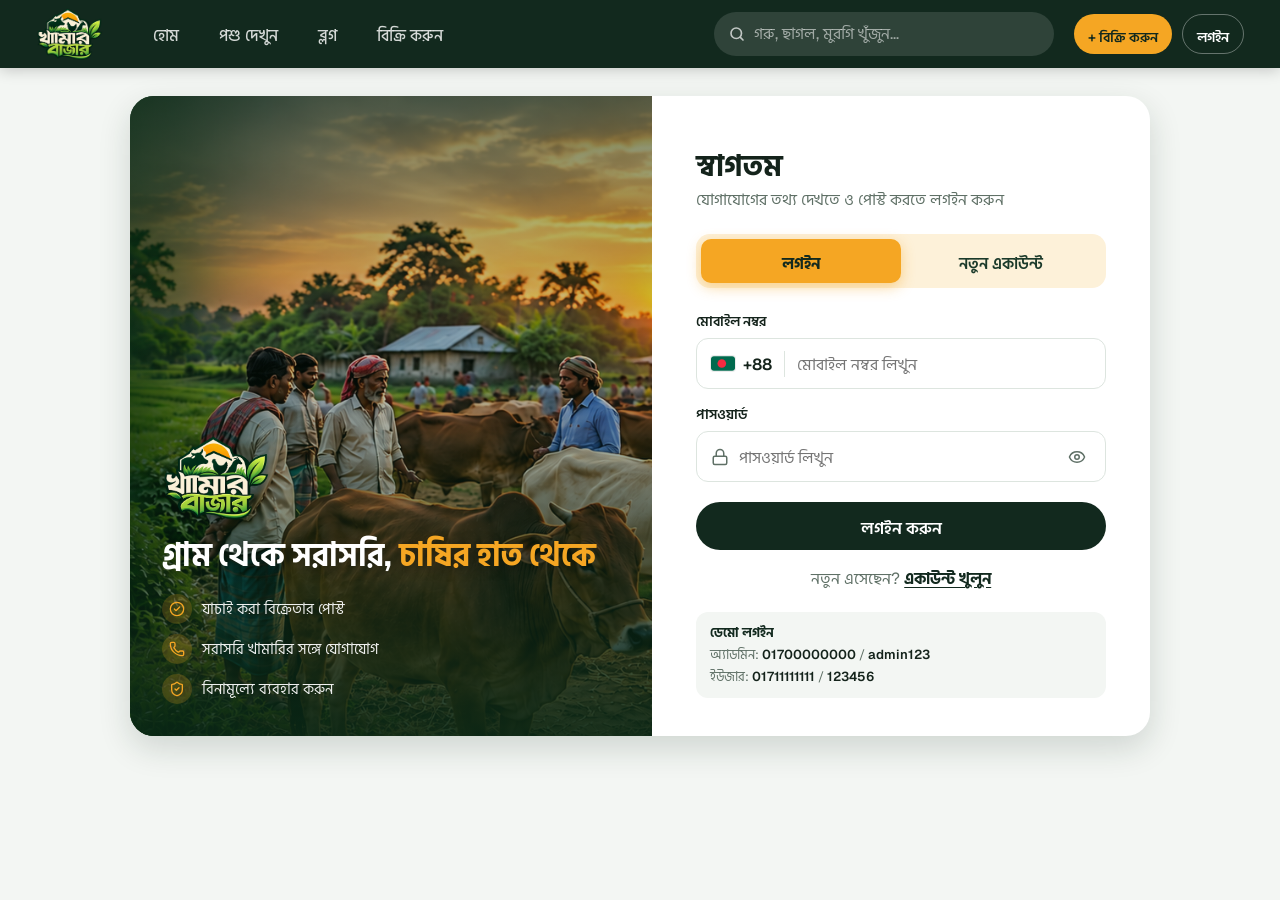
==== commit 79d2428c: "Add blog, dedicated feed page, photo collage, footer and cache-busting - Blog: list page with hero, " ====
--- a/admin.html
+++ b/admin.html
@@ -10,14 +10,14 @@
 <link rel="preconnect" href="https://fonts.googleapis.com"><link rel="preconnect" href="https://fonts.gstatic.com" crossorigin>
 <link href="https://fonts.googleapis.com/css2?family=Hind+Siliguri:wght@400;500;600;700&display=swap" rel="stylesheet">
 <link href="https://fonts.googleapis.com/css2?family=Geist:wght@400;500;600;700&text=0123456789.,%25%2B:&display=swap" rel="stylesheet">
-<link rel="stylesheet" href="css/style.css">
-<link rel="stylesheet" href="css/admin.css">
+<link rel="stylesheet" href="css/style.css?v=202610040432">
+<link rel="stylesheet" href="css/admin.css?v=202610040432">
 </head>
 <body class="adm">
 <div id="app"></div>
 <div class="modal" id="modal"><div class="box wide" id="mbox"></div></div>
-<script src="js/icons.js"></script>
-<script src="js/app.js"></script>
+<script src="js/icons.js?v=202610040432"></script>
+<script src="js/app.js?v=202610040432"></script>
 <script>
 (() => {
   const { CATS, catOf, ic, esc, bn, money, ago, ph, posts, savePosts, users, me, toast, avatar, catPic } = KB;
@@ -32,7 +32,7 @@
   }
 
   const saveUsers = l => KB.set('users', l);
-  const TITLES = { dash: 'ড্যাশবোর্ড', posts: 'পোস্ট রিভিউ', users: 'ইউজার ম্যানেজমেন্ট', cats: 'ক্যাটাগরি' };
+  const TITLES = { dash: 'ড্যাশবোর্ড', posts: 'পোস্ট রিভিউ', users: 'ইউজার ম্যানেজমেন্ট', cats: 'ক্যাটাগরি', blogs: 'ব্লগ' };
   let view = TITLES[location.hash.slice(1)] ? location.hash.slice(1) : 'dash';
   const ps = { tab: 'pending', q: '', cat: '' };
   const us = { q: '' };
@@ -61,7 +61,7 @@
 
   function renderNav() {
     const pend = posts().filter(p => p.status === 'pending').length;
-    const items = [['dash', 'lucide:layout-dashboard'], ['posts', 'lucide:newspaper'], ['users', 'lucide:users'], ['cats', 'lucide:tags']];
+    const items = [['dash', 'lucide:layout-dashboard'], ['posts', 'lucide:newspaper'], ['users', 'lucide:users'], ['cats', 'lucide:tags'], ['blogs', 'lucide:book-open']];
     $('anav').innerHTML = '<h6>মেনু</h6>' + items.map(([k, i]) =>
       `<button data-v="${k}" class="${k === view ? 'on' : ''}">${ic(i)} ${TITLES[k]}${k === 'posts' && pend ? `<span class="cnt">${bn(pend)}</span>` : ''}</button>`).join('');
   }
@@ -70,7 +70,7 @@
 
   function render() {
     renderNav(); $('atitle').textContent = TITLES[view];
-    ({ dash: renderDash, posts: renderPosts, users: renderUsers, cats: renderCats })[view]();
+    ({ dash: renderDash, posts: renderPosts, users: renderUsers, cats: renderCats, blogs: renderBlogs })[view]();
     KB.enhanceSelects($('view'));
   }
 
@@ -248,6 +248,74 @@
       KB.saveCats(list); closeModal(); toast('ক্যাটাগরি সেভ হয়েছে'); render();
     };
   }
+
+
+  // ---------- blogs ----------
+  const bq = { q: '' };
+  function renderBlogs() {
+    $('view').innerHTML = `
+      <div class="tbar"><div class="sbox">${ic('lucide:search')}<input id="bsq" type="search" placeholder="ব্লগের শিরোনাম খুঁজুন" value="${esc(bq.q)}"></div>
+        <span class="grow"></span><button class="btn btn-amber" id="badd">${ic('lucide:plus')} নতুন ব্লগ</button></div>
+      <div id="blist"></div>`;
+    $('bsq').oninput = e => { bq.q = e.target.value.trim(); drawBlogs(); };
+    $('badd').onclick = () => blogModal();
+    drawBlogs();
+  }
+  function drawBlogs() {
+    const list = KB.blogsRaw().filter(b => !bq.q || (b.title + ' ' + b.cat).includes(bq.q)).sort((a, b) => b.createdAt - a.createdAt);
+    $('blist').innerHTML = list.length ? list.map(b => `
+      <div class="prow"><img src="${esc(b.cover)}" alt="" loading="lazy">
+        <div style="min-width:0">${b.published === false ? `<span class="badge wait">${ic('lucide:eye-off')} খসড়া</span>` : `<span class="badge ok">${ic('lucide:circle-check')} প্রকাশিত</span>`}
+          <h4>${esc(b.title)}</h4>
+          <p><span>${ic('lucide:tags')} ${esc(b.cat)}</span><span>${ic('lucide:calendar')} ${KB.fmtDate(b.createdAt)}</span><span>${ic('lucide:clock')} ${bn(KB.readMin(b.body))} মিনিট</span></p></div>
+        <div class="acts-row">
+          <a class="ib" href="blog.html?id=${b.id}" target="_blank" rel="noopener" aria-label="দেখুন">${ic('lucide:eye')}</a>
+          <button class="ib" data-b="edit" data-id="${b.id}" aria-label="এডিট">${ic('lucide:pencil')}</button>
+          <button class="ib ${b.published === false ? 'ok' : ''}" data-b="pub" data-id="${b.id}" aria-label="প্রকাশ বা খসড়া" title="${b.published === false ? 'প্রকাশ করুন' : 'খসড়ায় নিন'}">${ic(b.published === false ? 'lucide:circle-check' : 'lucide:eye-off')}</button>
+          <button class="ib" data-b="del" data-id="${b.id}" aria-label="মুছুন">${ic('lucide:trash')}</button></div></div>`).join('')
+      : `<div class="empty-a"><i>${ic('lucide:book-open')}</i>কোনো ব্লগ পাওয়া যায়নি</div>`;
+  }
+  function blogModal(id) {
+    const old = id ? KB.blogsRaw().find(x => x.id === id) : null;
+    const b = old || { title: '', cat: KB.BLOG_CATS[0], cover: '', excerpt: '', body: '', published: true };
+    let cover = b.cover;
+    const cats = [...new Set([...KB.BLOG_CATS, b.cat])];
+    openModal(`<h3>${old ? 'ব্লগ এডিট' : 'নতুন ব্লগ'}</h3>
+      <div class="field" id="bft"><label>শিরোনাম</label><input id="bt" placeholder="ব্লগের শিরোনাম লিখুন" value="${esc(b.title)}" maxlength="140"><span class="err">শিরোনাম লিখুন</span></div>
+      <div class="field"><label>বিভাগ</label><select id="bc" aria-label="বিভাগ">${cats.map(c => `<option value="${esc(c)}">${esc(c)}</option>`).join('')}</select></div>
+      <div class="field" id="bfc"><label>কভার ছবি</label>
+        <div class="bcover"><div class="bcover-p" id="bcp">${cover ? `<img src="${esc(cover)}" alt="">` : ic('lucide:images')}</div>
+          <label class="btn btn-line btn-sm" for="bci">${ic('lucide:images')} ছবি বাছাই করুন</label><input type="file" id="bci" accept="image/*" class="hide"></div>
+        <span class="err">কভার ছবি দিন</span></div>
+      <div class="field" id="bfe"><label>সংক্ষিপ্ত বিবরণ</label><textarea id="be" style="min-height:84px" maxlength="220" placeholder="কার্ডে দেখানোর জন্য ১-২ লাইনের সারাংশ">${esc(b.excerpt)}</textarea><span class="err">সংক্ষিপ্ত বিবরণ লিখুন</span></div>
+      <div class="field" id="bfb"><label>ব্লগের লেখা</label><textarea id="bb" style="min-height:220px" placeholder="প্রতিটি অনুচ্ছেদের মাঝে একটি ফাঁকা লাইন দিন">${esc(b.body)}</textarea>
+        <span class="hint">সাজানোর নিয়ম: <b>## শিরোনাম</b> লিখলে উপশিরোনাম হবে, <b>- লেখা</b> লিখলে তালিকা হবে।</span><span class="err">ব্লগের লেখা লিখুন</span></div>
+      <label class="bpub"><input type="checkbox" id="bp" ${b.published === false ? '' : 'checked'}><span>সঙ্গে সঙ্গে প্রকাশ করুন</span></label>
+      <div class="mact"><button class="btn btn-line" data-close>বাতিল</button><button class="btn btn-green" id="bsave">${old ? 'আপডেট করুন' : 'সেভ করুন'}</button></div>`);
+    $('bc').value = b.cat; $('bc').dispatchEvent(new Event('change'));
+    $('bci').onchange = async e => { const f = e.target.files[0]; if (!f) return; cover = await KB.shrink(f, 1280); $('bcp').innerHTML = `<img src="${cover}" alt="">`; };
+    $('bsave').onclick = () => {
+      const v = { title: $('bt').value.trim(), cat: $('bc').value, excerpt: $('be').value.trim(), body: $('bb').value.trim() };
+      ['bft', 'bfc', 'bfe', 'bfb'].forEach(i => $(i).classList.remove('bad'));
+      let ok = true;
+      if (v.title.length < 5) { $('bft').classList.add('bad'); ok = false; }
+      if (!cover) { $('bfc').classList.add('bad'); ok = false; }
+      if (!v.excerpt) { $('bfe').classList.add('bad'); ok = false; }
+      if (v.body.length < 30) { $('bfb').classList.add('bad'); ok = false; }
+      if (!ok) return;
+      const list = KB.blogsRaw(), published = $('bp').checked;
+      if (old) { const i = list.findIndex(x => x.id === old.id); list[i] = { ...old, ...v, cover, published }; }
+      else list.push({ id: Date.now(), ...v, cover, authorId: u.id, published, createdAt: Date.now() });
+      KB.saveBlogs(list); closeModal(); toast(old ? 'ব্লগ আপডেট হয়েছে' : 'ব্লগ যোগ হয়েছে'); render();
+    };
+  }
+  document.addEventListener('click', e => {
+    const t = e.target.closest('[data-b]'); if (!t) return;
+    const id = +t.dataset.id, a = t.dataset.b, list = KB.blogsRaw();
+    if (a === 'edit') return blogModal(id);
+    if (a === 'pub') { KB.saveBlogs(list.map(x => x.id === id ? { ...x, published: x.published === false } : x)); toast('ব্লগের অবস্থা বদলানো হয়েছে'); render(); }
+    else if (a === 'del' && confirm('ব্লগটি স্থায়ীভাবে মুছবেন?')) { KB.saveBlogs(list.filter(x => x.id !== id)); toast('ব্লগ মুছে ফেলা হয়েছে'); render(); }
+  });
 
   // ---------- actions (event delegation) ----------
   document.addEventListener('click', e => {
--- a/css/style.css
+++ b/css/style.css
@@ -1001,3 +1001,87 @@
 .hero-search{order:2;width:100%}
 .hero p.lead{order:3;margin:18px 0 0;max-width:560px}
 @media(max-width:860px){.hero-in>div{align-items:center}}
+
+/* ===== Blog cards (footer, blog list, related) ===== */
+.bcard{display:flex;flex-direction:column;background:#fff;border-radius:20px;overflow:hidden;border:1px solid var(--line);transition:transform .2s,box-shadow .2s,border-color .2s;height:100%}
+.bcard:hover{transform:translateY(-6px);box-shadow:var(--shadow-lg);border-color:transparent}
+.bcard-img{position:relative;aspect-ratio:16/10;overflow:hidden;background:var(--green-2)}
+.bcard-img img{width:100%;height:100%;object-fit:cover;display:block;transition:transform .5s}
+.bcard:hover .bcard-img img{transform:scale(1.06)}
+.bcard-tag{position:absolute;left:14px;top:14px;background:var(--amber);color:var(--green);font-weight:700;font-size:13px;padding:5px 14px 2px;border-radius:999px;box-shadow:0 4px 12px rgba(0,0,0,.18)}
+.bcard-body{display:flex;flex-direction:column;gap:10px;padding:18px 20px 18px;flex:1}
+.bcard-meta{display:flex;flex-wrap:wrap;gap:6px 16px;color:var(--muted);font-size:13.5px}
+.bcard-meta span{display:inline-flex;align-items:center;gap:6px}
+.bcard-meta .ic{font-size:15px;color:var(--green-3);margin-top:-2px}
+.bcard h3{font-size:19px;line-height:1.5;color:var(--text);display:-webkit-box;-webkit-line-clamp:2;line-clamp:2;-webkit-box-orient:vertical;overflow:hidden;transition:color .15s}
+.bcard:hover h3{color:var(--green-3)}
+.bcard p{color:#4a5d52;font-size:15px;line-height:1.7;display:-webkit-box;-webkit-line-clamp:2;line-clamp:2;-webkit-box-orient:vertical;overflow:hidden}
+.bcard-foot{margin-top:auto;padding-top:14px;border-top:1px solid var(--bg);display:flex;align-items:center;justify-content:space-between;gap:10px}
+.bcard-au{display:flex;align-items:center;gap:8px;min-width:0;font-size:14px}
+.bcard-au b{font-weight:600;overflow:hidden;text-overflow:ellipsis;white-space:nowrap}
+.bcard-au .avatar.sm{width:30px;height:30px;font-size:13px}
+.bcard-more{display:inline-flex;align-items:center;gap:6px;font-weight:700;color:var(--green);font-size:14.5px;white-space:nowrap;padding-top:3px}
+.bcard-more .ic{transition:transform .2s;margin-top:-3px}
+.bcard:hover .bcard-more .ic{transform:translateX(4px)}
+
+/* footer blog section */
+.fblogs{background:#fff;border-top:1px solid var(--line);margin-top:44px;padding:56px 0 60px}
+.fb-head{display:flex;align-items:flex-end;justify-content:space-between;gap:18px;flex-wrap:wrap;margin-bottom:28px}
+.fb-k{display:inline-flex;align-items:center;gap:8px;color:var(--amber-d);font-weight:700;font-size:14.5px;margin-bottom:6px}
+.fb-k .ic{font-size:18px;margin-top:-3px}
+.fb-head h2{font-size:clamp(22px,2.6vw,30px);line-height:1.4}
+.fb-head .btn .ic{font-size:18px;margin-top:-3px}
+.fb-grid{display:grid;grid-template-columns:repeat(3,minmax(0,1fr));gap:24px}
+.fblogs+.ft,.fblogs+footer{margin-top:0}
+@media(max-width:1000px){.fb-grid{grid-template-columns:repeat(2,1fr)}.fb-grid .bcard:nth-child(3){display:none}}
+@media(max-width:620px){
+  .fblogs{padding:38px 0 40px;margin-top:30px}
+  .fb-grid{grid-template-columns:1fr;gap:18px}.fb-grid .bcard:nth-child(3){display:flex}
+  .fb-head .btn{width:100%}
+  .bcard h3{font-size:18px}
+}
+
+/* ===== Photo collage (Facebook style) ===== */
+.clg{position:relative;display:grid;gap:3px;background:#fff;overflow:hidden}
+.gi{position:relative;padding:0;overflow:hidden;background:var(--green-2);cursor:zoom-in;display:block;min-width:0;min-height:0}
+.gi img{width:100%;height:100%;object-fit:cover;display:block;transition:transform .45s,filter .25s}
+.gi:hover img{transform:scale(1.045);filter:brightness(.92)}
+.gi[data-more]::after{content:attr(data-more);position:absolute;inset:0;background:rgba(18,41,30,.62);color:#fff;display:grid;place-items:center;font-size:32px;font-weight:700;font-family:'Geist','Hind Siliguri',sans-serif}
+.c1{grid-template-columns:1fr;aspect-ratio:16/10}
+.c2{grid-template-columns:1fr 1fr;aspect-ratio:16/9}
+.c3{grid-template-columns:1.6fr 1fr;grid-template-rows:1fr 1fr;aspect-ratio:16/10}
+.c3 .gi:first-child{grid-row:1/3}
+.c4{grid-template-columns:1fr 1fr;grid-template-rows:1fr 1fr;aspect-ratio:16/11}
+.c5{grid-template-columns:repeat(6,1fr);grid-template-rows:1.25fr 1fr;aspect-ratio:1/1}
+.c5 .gi:nth-child(-n+2){grid-column:span 3}
+.c5 .gi:nth-child(n+3){grid-column:span 2}
+.clg .pc-price{pointer-events:none;z-index:3}
+@media(max-width:560px){.c5{aspect-ratio:1/1}.gi[data-more]::after{font-size:26px}}
+
+/* ===== Fullscreen gallery ===== */
+.glb{position:fixed;inset:0;z-index:300;background:rgba(8,16,11,.96);display:none;flex-direction:column;align-items:stretch}
+.glb.open{display:flex;animation:fade .2s}
+.glb-top{display:flex;align-items:center;gap:14px;padding:14px 18px;color:#fff;flex:0 0 auto}
+.glb-c{font-family:'Geist','Hind Siliguri',sans-serif;font-weight:600;background:rgba(255,255,255,.14);padding:6px 14px 3px;border-radius:999px;font-size:14px;white-space:nowrap}
+.glb-t{flex:1;min-width:0;overflow:hidden;text-overflow:ellipsis;white-space:nowrap;font-weight:600;opacity:.9}
+.glb-x{width:46px;height:46px;border-radius:50%;background:rgba(255,255,255,.14);color:#fff;display:grid;place-items:center;font-size:24px;flex:0 0 auto;transition:.15s}
+.glb-x:hover{background:rgba(255,255,255,.28)}
+.glb-stage{flex:1;min-height:0;display:flex;align-items:center;justify-content:center;padding:0 76px;cursor:zoom-out}
+.glb-stage img{max-width:100%;max-height:100%;object-fit:contain;border-radius:12px;box-shadow:0 20px 60px rgba(0,0,0,.5);cursor:default;animation:gz .25s}
+@keyframes gz{from{opacity:.4;transform:scale(.97)}}
+.glb-nav{position:absolute;top:50%;transform:translateY(-50%);width:52px;height:52px;border-radius:50%;background:rgba(255,255,255,.14);color:#fff;display:grid;place-items:center;font-size:26px;z-index:2;transition:.15s}
+.glb-nav:hover{background:var(--amber);color:var(--green)}
+.glb-p{left:16px}.glb-n{right:16px}
+.glb-th{display:flex;gap:10px;justify-content:center;padding:14px 18px 18px;overflow-x:auto;flex:0 0 auto;scrollbar-width:none}
+.glb-th::-webkit-scrollbar{display:none}
+.glb-th button{flex:0 0 auto;width:76px;height:56px;border-radius:10px;overflow:hidden;border:2px solid transparent;opacity:.55;padding:0;transition:.15s}
+.glb-th button.on{border-color:var(--amber);opacity:1}
+.glb-th img{width:100%;height:100%;object-fit:cover;display:block}
+.glb.single .glb-nav,.glb.single .glb-th,.glb.single .glb-c{display:none}
+@media(max-width:700px){
+  .glb-stage{padding:0 8px}
+  .glb-nav{width:44px;height:44px;font-size:22px;top:auto;bottom:92px;transform:none}
+  .glb-p{left:12px}.glb-n{right:12px}
+  .glb-th button{width:60px;height:46px}
+  .glb-top{padding:10px 12px}
+}
--- a/css/admin.css
+++ b/css/admin.css
@@ -160,3 +160,11 @@
 .adm-body{margin-left:auto;margin-right:auto}
 .adm-top{padding-left:max(28px,calc((100% - 1240px)/2 + 28px));padding-right:max(28px,calc((100% - 1240px)/2 + 28px))}
 @media(max-width:860px){.adm-top{padding-left:16px;padding-right:16px}}
+
+/* blog editor */
+.bcover{display:flex;align-items:center;gap:14px}
+.bcover-p{width:132px;height:84px;border-radius:12px;background:var(--bg);border:1.5px dashed var(--line);display:grid;place-items:center;overflow:hidden;font-size:28px;color:var(--green-3);flex:0 0 auto}
+.bcover-p img{width:100%;height:100%;object-fit:cover}
+.bpub{display:flex;align-items:center;gap:10px;font-weight:600;margin:4px 0 14px;cursor:pointer}
+.bpub input{width:20px;height:20px;accent-color:var(--green)}
+.modal .box.wide textarea{width:100%;line-height:1.7}
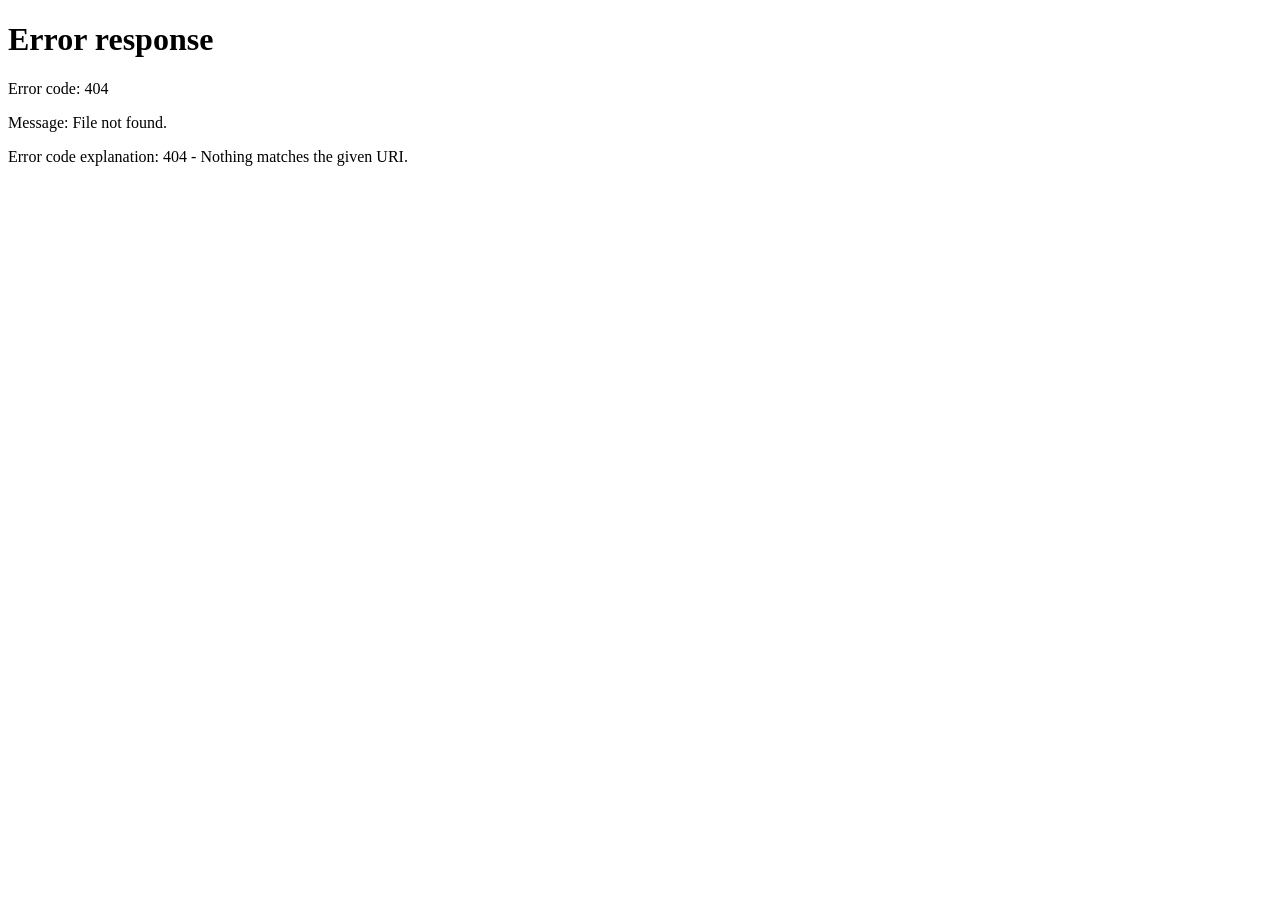
==== commit 985cd093: "Clean URLs: drop .html from every link, add vercel.json cleanUrls and a local dev server Pages are n" ====
--- a/admin.html
+++ b/admin.html
@@ -10,14 +10,14 @@
 <link rel="preconnect" href="https://fonts.googleapis.com"><link rel="preconnect" href="https://fonts.gstatic.com" crossorigin>
 <link href="https://fonts.googleapis.com/css2?family=Hind+Siliguri:wght@400;500;600;700&display=swap" rel="stylesheet">
 <link href="https://fonts.googleapis.com/css2?family=Geist:wght@400;500;600;700&text=0123456789.,%25%2B:&display=swap" rel="stylesheet">
-<link rel="stylesheet" href="css/style.css?v=202610040432">
-<link rel="stylesheet" href="css/admin.css?v=202610040432">
+<link rel="stylesheet" href="css/style.css?v=202610040436">
+<link rel="stylesheet" href="css/admin.css?v=202610040436">
 </head>
 <body class="adm">
 <div id="app"></div>
 <div class="modal" id="modal"><div class="box wide" id="mbox"></div></div>
-<script src="js/icons.js?v=202610040432"></script>
-<script src="js/app.js?v=202610040432"></script>
+<script src="js/icons.js?v=202610040436"></script>
+<script src="js/app.js?v=202610040436"></script>
 <script>
 (() => {
   const { CATS, catOf, ic, esc, bn, money, ago, ph, posts, savePosts, users, me, toast, avatar, catPic } = KB;
@@ -27,7 +27,7 @@
   // ---------- access gate ----------
   if (!u) { KB.requireLogin(); return; }
   if (u.role !== 'admin') {
-    app.innerHTML = `<div class="wrap" style="padding-top:60px"><div class="empty-a"><i>${ic('lucide:ban')}</i><h3>শুধু অ্যাডমিনের জন্য</h3><p>এই পেজ দেখার অনুমতি আপনার নেই।</p><a class="btn btn-green" href="index.html" style="margin-top:14px">হোমে ফিরুন</a></div></div>`;
+    app.innerHTML = `<div class="wrap" style="padding-top:60px"><div class="empty-a"><i>${ic('lucide:ban')}</i><h3>শুধু অ্যাডমিনের জন্য</h3><p>এই পেজ দেখার অনুমতি আপনার নেই।</p><a class="btn btn-green" href="/" style="margin-top:14px">হোমে ফিরুন</a></div></div>`;
     return;
   }
 
@@ -45,7 +45,7 @@
       <nav class="adm-nav" id="anav"></nav>
       <div class="adm-foot">
         <div class="adm-me">${avatar(u)}<div><b>${esc(u.name)}</b><small>অ্যাডমিন</small></div></div>
-        <a href="index.html">${ic('lucide:external-link')} সাইট দেখুন</a>
+        <a href="/">${ic('lucide:external-link')} সাইট দেখুন</a>
         <button id="alo">${ic('lucide:log-out')} লগআউট</button>
       </div>
     </aside>
@@ -153,7 +153,7 @@
           <p><span>${ic('lucide:map-pin')} ${esc(p.district)}</span><span>${ic('lucide:user')} ${esc(s?.name || '-')} · ${bn(p.phone)}</span><span>${ago(p.createdAt)}</span></p>
           ${p.reason ? `<p class="why">কারণ: ${esc(p.reason)}</p>` : ''}</div>
         <div class="acts-row">
-          <a class="ib" href="post.html?id=${p.id}" target="_blank" rel="noopener" aria-label="দেখুন">${ic('lucide:eye')}</a>
+          <a class="ib" href="/post?id=${p.id}" target="_blank" rel="noopener" aria-label="দেখুন">${ic('lucide:eye')}</a>
           ${p.status !== 'approved' ? `<button class="ib ok" data-a="ok" data-id="${p.id}" aria-label="অনুমোদন">${ic('lucide:check')}</button>` : ''}
           ${p.status !== 'rejected' ? `<button class="ib" data-a="no" data-id="${p.id}" aria-label="বাতিল">${ic('lucide:x')}</button>` : ''}
           <button class="ib" data-a="del" data-id="${p.id}" aria-label="মুছুন">${ic('lucide:trash')}</button></div></div>`;
@@ -269,7 +269,7 @@
           <h4>${esc(b.title)}</h4>
           <p><span>${ic('lucide:tags')} ${esc(b.cat)}</span><span>${ic('lucide:calendar')} ${KB.fmtDate(b.createdAt)}</span><span>${ic('lucide:clock')} ${bn(KB.readMin(b.body))} মিনিট</span></p></div>
         <div class="acts-row">
-          <a class="ib" href="blog.html?id=${b.id}" target="_blank" rel="noopener" aria-label="দেখুন">${ic('lucide:eye')}</a>
+          <a class="ib" href="/blog?id=${b.id}" target="_blank" rel="noopener" aria-label="দেখুন">${ic('lucide:eye')}</a>
           <button class="ib" data-b="edit" data-id="${b.id}" aria-label="এডিট">${ic('lucide:pencil')}</button>
           <button class="ib ${b.published === false ? 'ok' : ''}" data-b="pub" data-id="${b.id}" aria-label="প্রকাশ বা খসড়া" title="${b.published === false ? 'প্রকাশ করুন' : 'খসড়ায় নিন'}">${ic(b.published === false ? 'lucide:circle-check' : 'lucide:eye-off')}</button>
           <button class="ib" data-b="del" data-id="${b.id}" aria-label="মুছুন">${ic('lucide:trash')}</button></div></div>`).join('')
